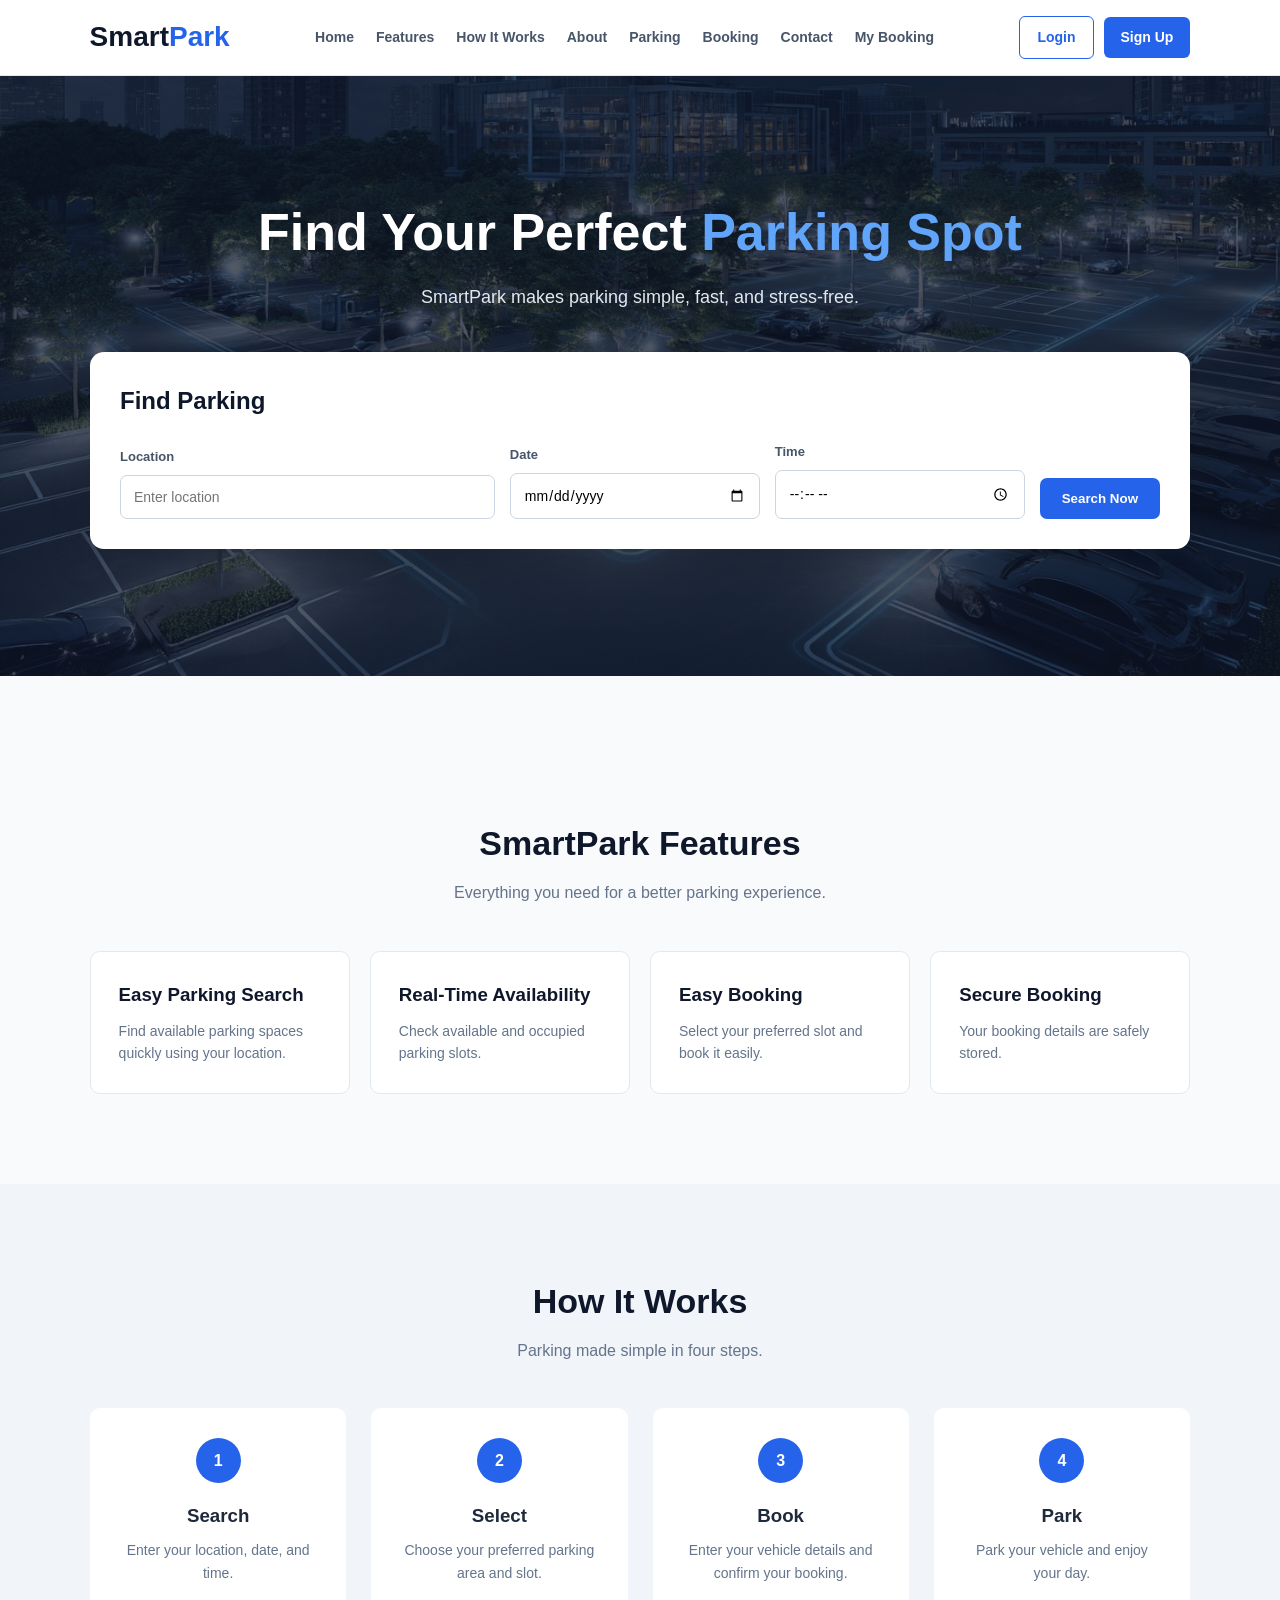
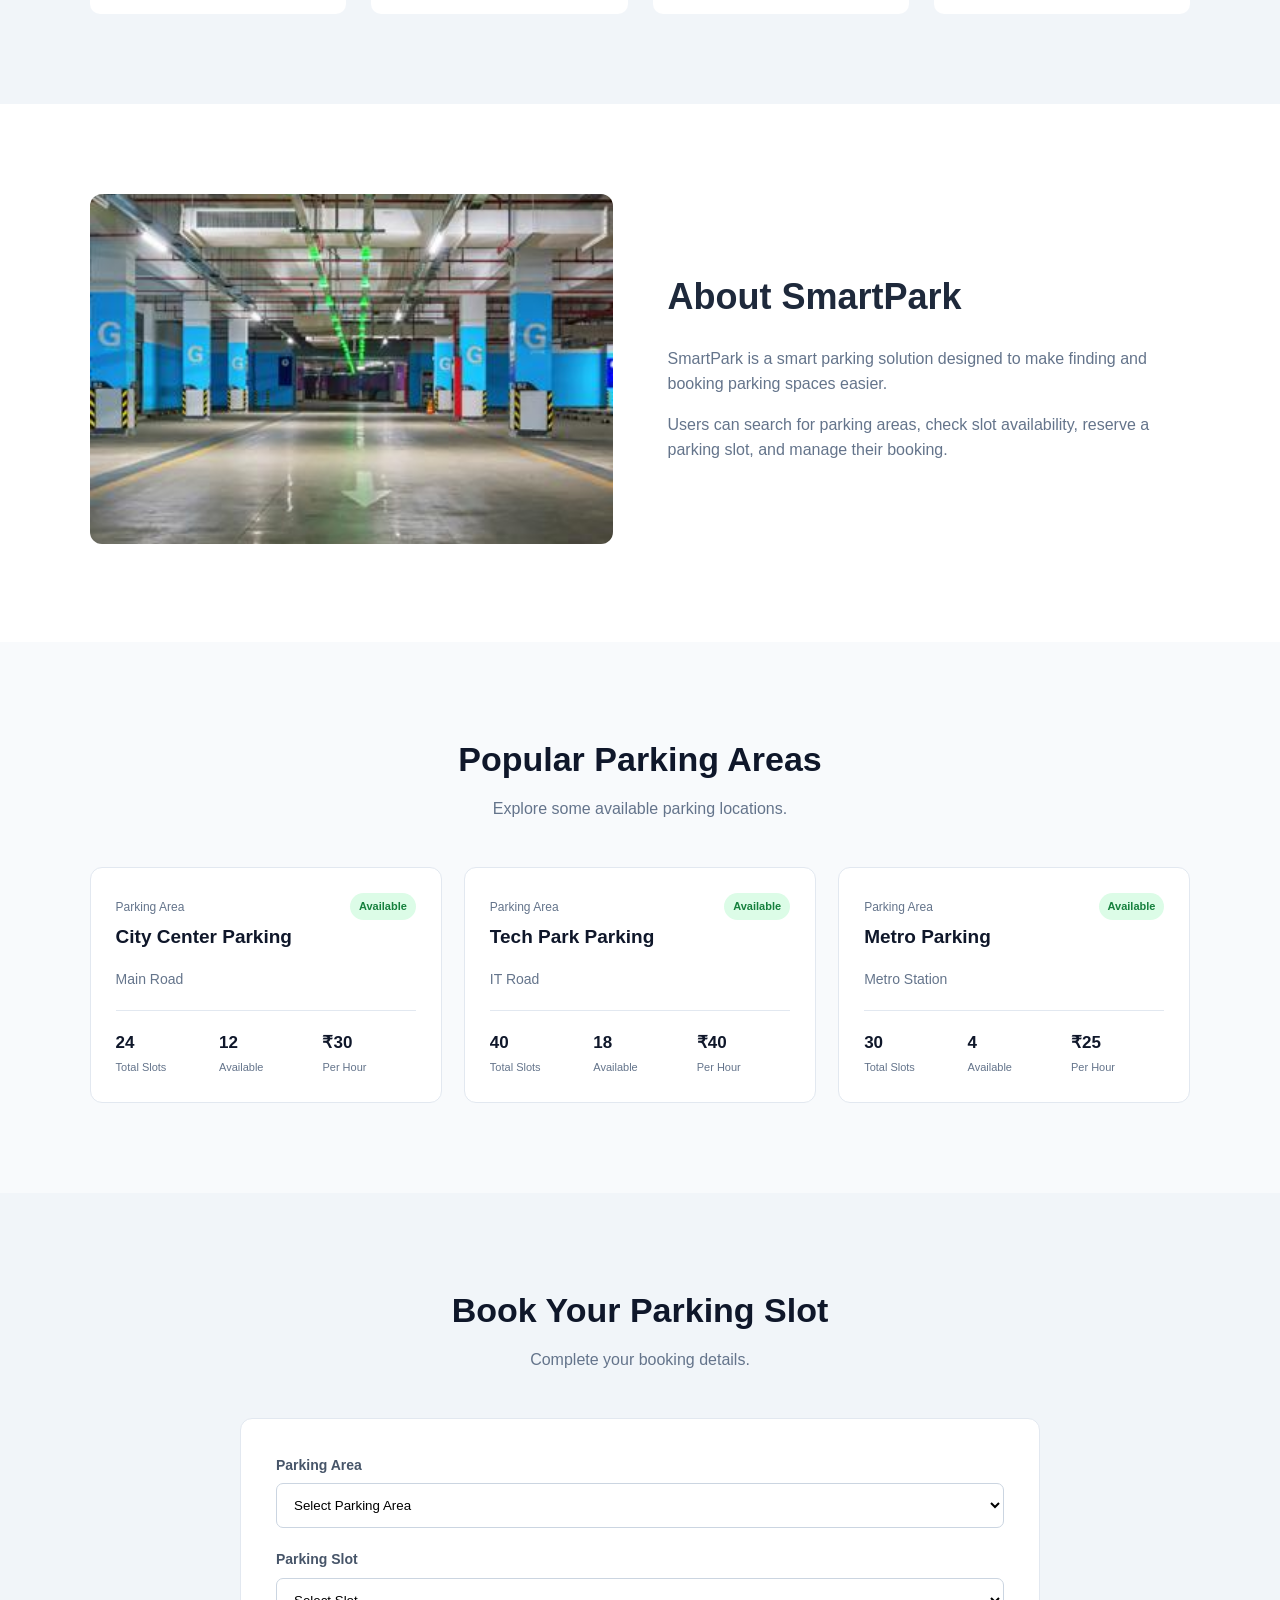
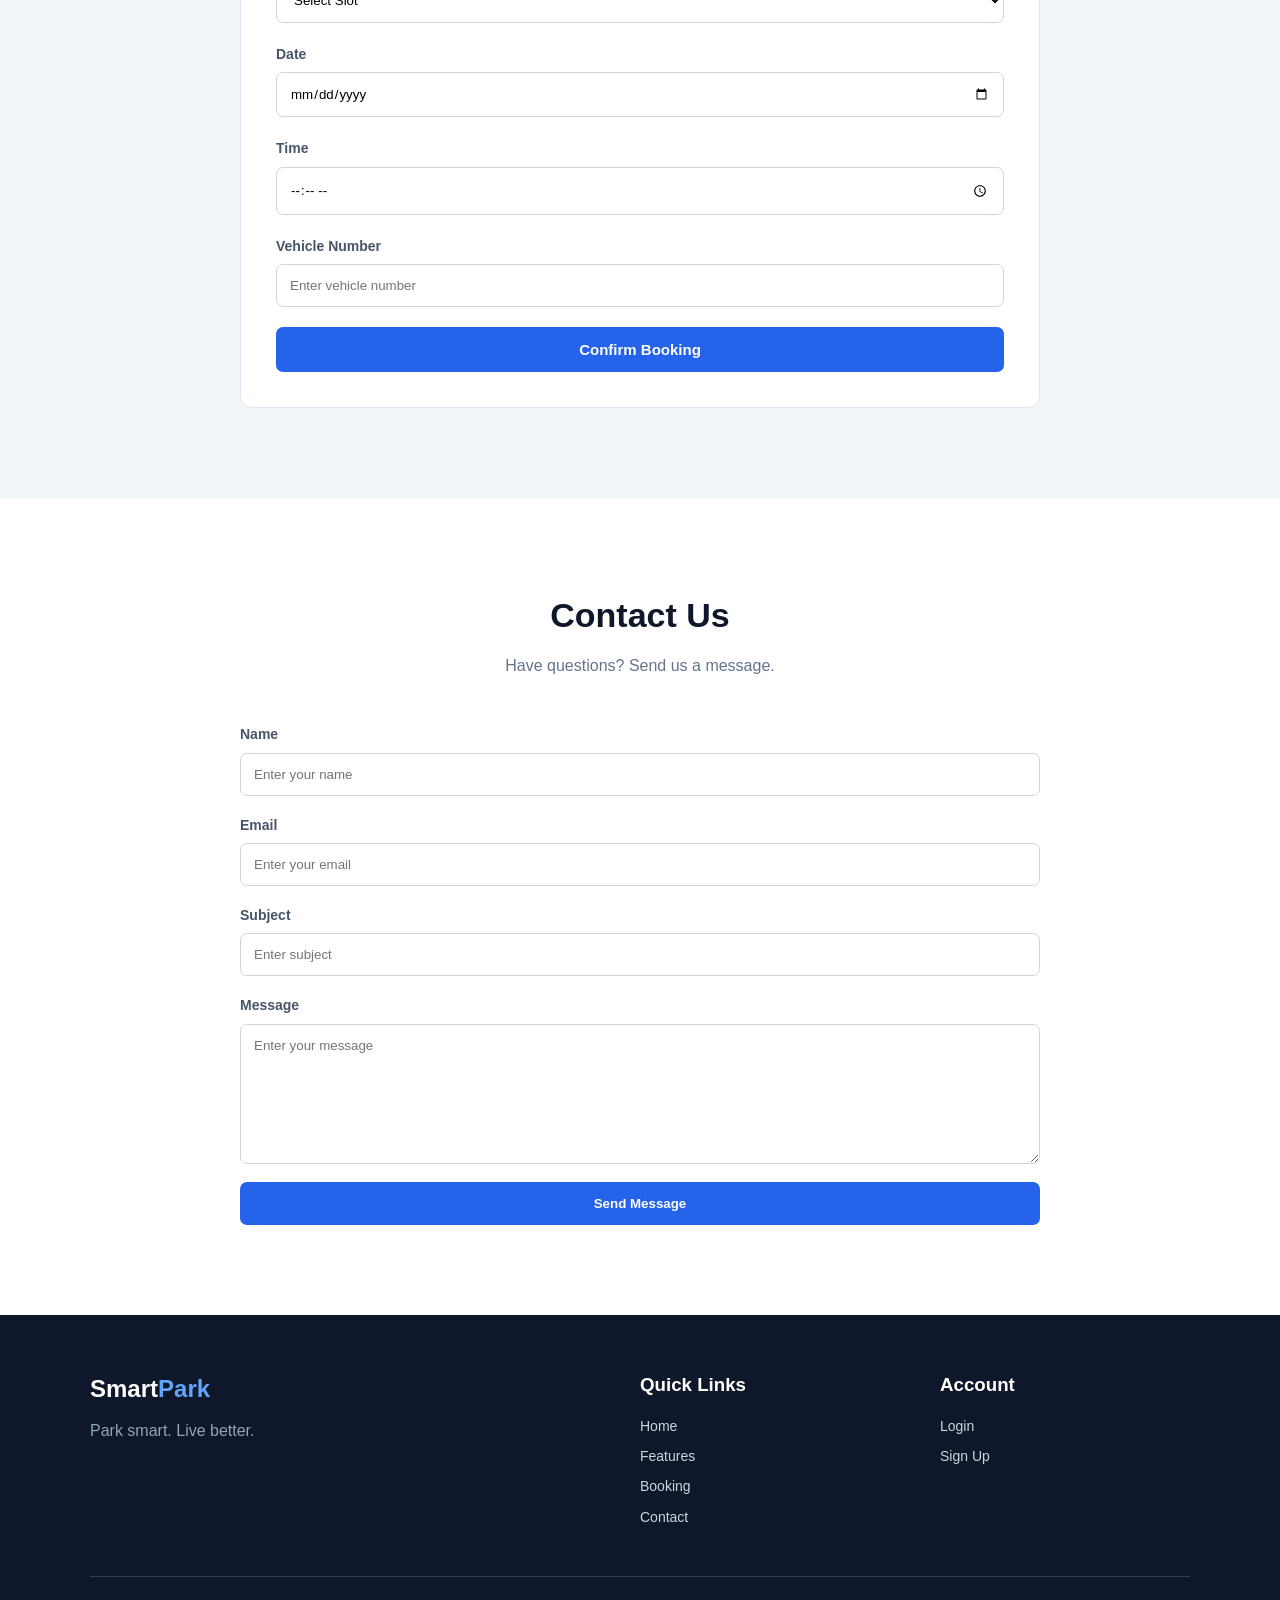
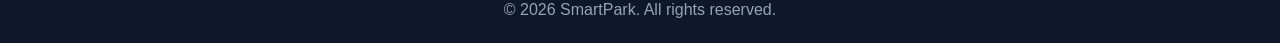
==== index.html @ 3888e9b3 "smart-parking" ====
<!DOCTYPE html>
<html lang="en">

<head>
    <meta charset="UTF-8">
    <meta name="viewport" content="width=device-width, initial-scale=1.0">

    <title>SmartPark - Smart Parking Solution</title>

    <link rel="stylesheet" href="./index.css">
</head>

<body>

    <header class="header">

        <div class="logo">
            <h1>Smart<span>Park</span></h1>
        </div>

        <nav class="navbar">

            <a href="#Home">Home</a>
            <a href="#Features">Features</a>
            <a href="#HowItWorks">How It Works</a>
            <a href="#About">About</a>
            <a href="#Parking">Parking</a>
            <a href="#Booking">Booking</a>
            <a href="#Contact">Contact</a>
            <a href="#" id="myBookingButton">My Booking</a>

        </nav>

        <div class="auth-buttons">

            <a href="login.html" class="login-button">
                Login
            </a>

            <a href="signup.html" class="signup-button">
                Sign Up
            </a>

        </div>

    </header>


    <main>


        <section id="Home" class="home-section">

            <div class="home-content">

                <h1>
                    Find Your Perfect
                    <span>Parking Spot</span>
                </h1>

                <p>
                    SmartPark makes parking simple, fast,
                    and stress-free.
                </p>


                <div class="search-box">

                    <h2>
                        Find Parking
                    </h2>


                    <div class="search-form">

                        <div class="search-field">

                            <label for="location">
                                Location
                            </label>

                            <input
                                type="text"
                                id="location"
                                placeholder="Enter location"
                            >

                        </div>


                        <div class="search-field">

                            <label for="date">
                                Date
                            </label>

                            <input
                                type="date"
                                id="date"
                            >

                        </div>


                        <div class="search-field">

                            <label for="time">
                                Time
                            </label>

                            <input
                                type="time"
                                id="time"
                            >

                        </div>


                        <button
                            type="button"
                            id="searchBtn"
                        >
                            Search Now
                        </button>

                    </div>

                </div>

            </div>

        </section>


        <section
            id="parkingResults"
            class="parking-results"
        >
        </section>


        <section
            id="Features"
            class="features-section"
        >

            <div class="section-heading">

                <h2>
                    SmartPark Features
                </h2>

                <p>
                    Everything you need for a better parking experience.
                </p>

            </div>


            <div class="features-container">

                <div class="feature-card">

                    <h3>
                        Easy Parking Search
                    </h3>

                    <p>
                        Find available parking spaces
                        quickly using your location.
                    </p>

                </div>


                <div class="feature-card">

                    <h3>
                        Real-Time Availability
                    </h3>

                    <p>
                        Check available and occupied
                        parking slots.
                    </p>

                </div>


                <div class="feature-card">

                    <h3>
                        Easy Booking
                    </h3>

                    <p>
                        Select your preferred slot
                        and book it easily.
                    </p>

                </div>


                <div class="feature-card">

                    <h3>
                        Secure Booking
                    </h3>

                    <p>
                        Your booking details are
                        safely stored.
                    </p>

                </div>

            </div>

        </section>


        <section
            id="HowItWorks"
            class="how-it-works-section"
        >

            <div class="section-heading">

                <h2>
                    How It Works
                </h2>

                <p>
                    Parking made simple in four steps.
                </p>

            </div>


            <div class="steps-container">

                <div class="step-card">

                    <span>1</span>

                    <h3>
                        Search
                    </h3>

                    <p>
                        Enter your location, date,
                        and time.
                    </p>

                </div>


                <div class="step-card">

                    <span>2</span>

                    <h3>
                        Select
                    </h3>

                    <p>
                        Choose your preferred
                        parking area and slot.
                    </p>

                </div>


                <div class="step-card">

                    <span>3</span>

                    <h3>
                        Book
                    </h3>

                    <p>
                        Enter your vehicle details
                        and confirm your booking.
                    </p>

                </div>


                <div class="step-card">

                    <span>4</span>

                    <h3>
                        Park
                    </h3>

                    <p>
                        Park your vehicle and
                        enjoy your day.
                    </p>

                </div>

            </div>

        </section>


        <section
            id="About"
            class="about-section"
        >

            <div class="about-content">

                <div class="about-image">

                    <img
                        src="parking-about.jpg"
                        alt="Smart Parking"
                    >

                </div>


                <div class="about-text">

                    <h2>
                        About SmartPark
                    </h2>

                    <p>
                        SmartPark is a smart parking solution
                        designed to make finding and booking
                        parking spaces easier.
                    </p>

                    <p>
                        Users can search for parking areas,
                        check slot availability, reserve a
                        parking slot, and manage their booking.
                    </p>

                </div>

            </div>

        </section>


        <section
            id="Parking"
            class="parking-section"
        >

            <div class="section-heading">

                <h2>
                    Popular Parking Areas
                </h2>

                <p>
                    Explore some available parking locations.
                </p>

            </div>


            <div class="parking-container">


                <div class="parking-card">

                    <div class="parking-card-top">

                        <div>

                            <span>
                                Parking Area
                            </span>

                            <h3>
                                City Center Parking
                            </h3>

                        </div>

                        <span class="available">
                            Available
                        </span>

                    </div>


                    <p class="parking-location">
                        Main Road
                    </p>


                    <div class="parking-info">

                        <div>

                            <strong>
                                24
                            </strong>

                            <span>
                                Total Slots
                            </span>

                        </div>


                        <div>

                            <strong>
                                12
                            </strong>

                            <span>
                                Available
                            </span>

                        </div>


                        <div>

                            <strong>
                                ₹30
                            </strong>

                            <span>
                                Per Hour
                            </span>

                        </div>

                    </div>

                </div>


                <div class="parking-card">

                    <div class="parking-card-top">

                        <div>

                            <span>
                                Parking Area
                            </span>

                            <h3>
                                Tech Park Parking
                            </h3>

                        </div>

                        <span class="available">
                            Available
                        </span>

                    </div>


                    <p class="parking-location">
                        IT Road
                    </p>


                    <div class="parking-info">

                        <div>

                            <strong>
                                40
                            </strong>

                            <span>
                                Total Slots
                            </span>

                        </div>


                        <div>

                            <strong>
                                18
                            </strong>

                            <span>
                                Available
                            </span>

                        </div>


                        <div>

                            <strong>
                                ₹40
                            </strong>

                            <span>
                                Per Hour
                            </span>

                        </div>

                    </div>

                </div>


                <div class="parking-card">

                    <div class="parking-card-top">

                        <div>

                            <span>
                                Parking Area
                            </span>

                            <h3>
                                Metro Parking
                            </h3>

                        </div>

                        <span class="available">
                            Available
                        </span>

                    </div>


                    <p class="parking-location">
                        Metro Station
                    </p>


                    <div class="parking-info">

                        <div>

                            <strong>
                                30
                            </strong>

                            <span>
                                Total Slots
                            </span>

                        </div>


                        <div>

                            <strong>
                                4
                            </strong>

                            <span>
                                Available
                            </span>

                        </div>


                        <div>

                            <strong>
                                ₹25
                            </strong>

                            <span>
                                Per Hour
                            </span>

                        </div>

                    </div>

                </div>

            </div>

        </section>


        <section
            id="Booking"
            class="booking-section"
        >

            <div class="section-heading">

                <h2>
                    Book Your Parking Slot
                </h2>

                <p>
                    Complete your booking details.
                </p>

            </div>


            <div class="booking-container">


                <div class="booking-field">

                    <label for="bookingParking">
                        Parking Area
                    </label>

                    <select id="bookingParking">

                        <option value="">
                            Select Parking Area
                        </option>

                        <option value="City Center Parking">
                            City Center Parking
                        </option>

                        <option value="Tech Park Parking">
                            Tech Park Parking
                        </option>

                        <option value="Metro Parking">
                            Metro Parking
                        </option>

                        <option value="Central Mall Parking">
                            Central Mall Parking
                        </option>

                        <option value="Business Hub Parking">
                            Business Hub Parking
                        </option>

                    </select>

                </div>


                <div class="booking-field">

                    <label for="bookingSlot">
                        Parking Slot
                    </label>

                    <select id="bookingSlot">

                        <option value="">
                            Select Slot
                        </option>

                    </select>

                </div>


                <div class="booking-field">

                    <label for="bookingDate">
                        Date
                    </label>

                    <input
                        type="date"
                        id="bookingDate"
                    >

                </div>


                <div class="booking-field">

                    <label for="bookingTime">
                        Time
                    </label>

                    <input
                        type="time"
                        id="bookingTime"
                    >

                </div>


                <div class="booking-field">

                    <label for="vehicleNumber">
                        Vehicle Number
                    </label>

                    <input
                        type="text"
                        id="vehicleNumber"
                        placeholder="Enter vehicle number"
                    >

                </div>


                <button
                    type="button"
                    class="confirm-button"
                >
                    Confirm Booking
                </button>

            </div>

        </section>


        <section
            id="Contact"
            class="contact-section"
        >

            <div class="section-heading">

                <h2>
                    Contact Us
                </h2>

                <p>
                    Have questions? Send us a message.
                </p>

            </div>


            <div class="contact-container">


                <div class="contact-field">

                    <label for="contactName">
                        Name
                    </label>

                    <input
                        type="text"
                        id="contactName"
                        placeholder="Enter your name"
                    >

                </div>


                <div class="contact-field">

                    <label for="contactEmail">
                        Email
                    </label>

                    <input
                        type="email"
                        id="contactEmail"
                        placeholder="Enter your email"
                    >

                </div>


                <div class="contact-field">

                    <label for="contactSubject">
                        Subject
                    </label>

                    <input
                        type="text"
                        id="contactSubject"
                        placeholder="Enter subject"
                    >

                </div>


                <div class="contact-field">

                    <label for="contactMessage">
                        Message
                    </label>

                    <textarea
                        id="contactMessage"
                        placeholder="Enter your message"
                    ></textarea>

                </div>


                <button
                    type="button"
                    class="contact-button"
                >
                    Send Message
                </button>

            </div>

        </section>

    </main>


    <footer class="footer">

        <div class="footer-content">

            <div>

                <h2>
                    Smart<span>Park</span>
                </h2>

                <p>
                    Park smart. Live better.
                </p>

            </div>


            <div>

                <h3>
                    Quick Links
                </h3>

                <a href="#Home">
                    Home
                </a>

                <a href="#Features">
                    Features
                </a>

                <a href="#Booking">
                    Booking
                </a>

                <a href="#Contact">
                    Contact
                </a>

            </div>


            <div>

                <h3>
                    Account
                </h3>

                <a href="login.html">
                    Login
                </a>

                <a href="signup.html">
                    Sign Up
                </a>

            </div>

        </div>


        <div class="footer-bottom">

            <p>
                © 2026 SmartPark. All rights reserved.
            </p>

        </div>

    </footer>


    <script src="index.js"></script>

</body>

</html>
---- index.css ----
* {
    margin: 0;
    padding: 0;
    box-sizing: border-box;
}

html {
    scroll-behavior: smooth;
}

body {
    font-family: Arial, sans-serif;
    background-color: #f8fafc;
    color: #1e293b;
    line-height: 1.6;
}

a {
    text-decoration: none;
    color: inherit;
}

button,
input,
select,
textarea {
    font-family: inherit;
}


/* HEADER */

.header {
    width: 100%;
    min-height: 75px;
    display: flex;
    align-items: center;
    justify-content: space-between;
    padding: 15px 7%;
    background-color: white;
    border-bottom: 1px solid #e2e8f0;
    position: sticky;
    top: 0;
    z-index: 1000;
}

.logo h1 {
    font-size: 28px;
    color: #0f172a;
}

.logo span {
    color: #2563eb;
}

.navbar {
    display: flex;
    align-items: center;
    gap: 22px;
}

.navbar a {
    color: #475569;
    font-size: 14px;
    font-weight: 600;
    transition: 0.3s;
}

.navbar a:hover {
    color: #2563eb;
}

.auth-buttons {
    display: flex;
    align-items: center;
    gap: 10px;
}

.login-button,
.signup-button {
    padding: 9px 17px;
    border-radius: 6px;
    font-size: 14px;
    font-weight: 600;
}

.login-button {
    color: #2563eb;
    border: 1px solid #2563eb;
}

.signup-button {
    background-color: #2563eb;
    color: white;
}


/* HOME */

.home-section {
    min-height: 600px;
    display: flex;
    align-items: center;
    justify-content: center;
    padding: 80px 7%;
    background-image:
        linear-gradient(
            rgba(15, 23, 42, 0.72),
            rgba(15, 23, 42, 0.72)
        ),
        url("parking-bg.jpg");
    background-size: cover;
    background-position: center;
}

.home-content {
    width: 100%;
    max-width: 1100px;
    text-align: center;
}

.home-content h1 {
    color: white;
    font-size: 52px;
    line-height: 1.15;
    margin-bottom: 20px;
}

.home-content h1 span {
    color: #60a5fa;
}

.home-content > p {
    color: #e2e8f0;
    font-size: 18px;
    margin-bottom: 40px;
}


/* SEARCH */

.search-box {
    width: 100%;
    background-color: white;
    padding: 30px;
    border-radius: 14px;
    box-shadow: 0 15px 40px rgba(0, 0, 0, 0.18);
    text-align: left;
}

.search-box h2 {
    margin-bottom: 22px;
    color: #0f172a;
}

.search-form {
    display: grid;
    grid-template-columns: 1.5fr 1fr 1fr auto;
    gap: 15px;
    align-items: end;
}

.search-field {
    display: flex;
    flex-direction: column;
    gap: 7px;
}

.search-field label {
    font-size: 13px;
    font-weight: 600;
    color: #475569;
}

.search-field input {
    width: 100%;
    padding: 13px;
    border: 1px solid #cbd5e1;
    border-radius: 7px;
    outline: none;
    font-size: 14px;
}

.search-field input:focus {
    border-color: #2563eb;
}

#searchBtn {
    padding: 13px 22px;
    border: none;
    border-radius: 7px;
    background-color: #2563eb;
    color: white;
    font-weight: 600;
    cursor: pointer;
    transition: 0.3s;
}

#searchBtn:hover {
    background-color: #1d4ed8;
}


/* SEARCH RESULTS */

.parking-results {
    width: 86%;
    max-width: 1200px;
    margin: 50px auto;
}

.parking-results > p {
    text-align: center;
    color: #64748b;
    font-size: 17px;
}


/* SECTION */

.features-section,
.how-it-works-section,
.about-section,
.parking-section,
.booking-section,
.contact-section {
    padding: 90px 7%;
}

.section-heading {
    text-align: center;
    margin-bottom: 45px;
}

.section-heading h2 {
    color: #0f172a;
    font-size: 34px;
    margin-bottom: 10px;
}

.section-heading p {
    color: #64748b;
}


/* FEATURES */

.features-container {
    max-width: 1150px;
    margin: auto;
    display: grid;
    grid-template-columns: repeat(4, 1fr);
    gap: 20px;
}

.feature-card {
    background-color: white;
    padding: 28px;
    border-radius: 10px;
    border: 1px solid #e2e8f0;
    transition: 0.3s;
}

.feature-card:hover {
    transform: translateY(-5px);
    box-shadow: 0 10px 25px rgba(15, 23, 42, 0.08);
}

.feature-card h3 {
    margin-bottom: 10px;
    color: #0f172a;
}

.feature-card p {
    color: #64748b;
    font-size: 14px;
}


/* HOW IT WORKS */

.how-it-works-section {
    background-color: #f1f5f9;
}

.steps-container {
    max-width: 1100px;
    margin: auto;
    display: grid;
    grid-template-columns: repeat(4, 1fr);
    gap: 25px;
}

.step-card {
    background-color: white;
    padding: 30px;
    text-align: center;
    border-radius: 10px;
}

.step-card span {
    width: 45px;
    height: 45px;
    display: flex;
    align-items: center;
    justify-content: center;
    margin: 0 auto 18px;
    border-radius: 50%;
    background-color: #2563eb;
    color: white;
    font-weight: bold;
}

.step-card h3 {
    margin-bottom: 8px;
}

.step-card p {
    color: #64748b;
    font-size: 14px;
}


/* ABOUT */

.about-section {
    background-color: white;
}

.about-content {
    max-width: 1100px;
    margin: auto;
    display: grid;
    grid-template-columns: 1fr 1fr;
    gap: 55px;
    align-items: center;
}

.about-image img {
    width: 100%;
    height: 350px;
    object-fit: cover;
    border-radius: 12px;
}

.about-text h2 {
    font-size: 36px;
    margin-bottom: 20px;
}

.about-text p {
    color: #64748b;
    margin-bottom: 15px;
}


/* PARKING */

.parking-container {
    max-width: 1150px;
    margin: auto;
    display: grid;
    grid-template-columns: repeat(3, 1fr);
    gap: 22px;
}

.parking-card {
    background-color: white;
    border: 1px solid #e2e8f0;
    border-radius: 12px;
    padding: 25px;
    transition: 0.3s;
}

.parking-card:hover {
    transform: translateY(-4px);
    box-shadow: 0 12px 28px rgba(15, 23, 42, 0.08);
}

.parking-card-top {
    display: flex;
    justify-content: space-between;
    align-items: flex-start;
    gap: 15px;
}

.parking-card-top span:first-child {
    font-size: 12px;
    color: #64748b;
}

.parking-card h3 {
    margin-top: 4px;
    color: #0f172a;
    font-size: 19px;
}

.available {
    padding: 5px 9px;
    border-radius: 20px;
    background-color: #dcfce7;
    color: #15803d;
    font-size: 11px;
    font-weight: 700;
    white-space: nowrap;
}

.parking-location {
    color: #64748b;
    margin: 15px 0 20px;
    font-size: 14px;
}

.parking-info {
    display: grid;
    grid-template-columns: repeat(3, 1fr);
    gap: 10px;
    border-top: 1px solid #e2e8f0;
    padding-top: 18px;
}

.parking-info div {
    display: flex;
    flex-direction: column;
    gap: 3px;
}

.parking-info strong {
    color: #0f172a;
    font-size: 17px;
}

.parking-info span {
    color: #64748b;
    font-size: 11px;
}

.park-button {
    width: 100%;
    margin-top: 20px;
    padding: 12px;
    border: none;
    border-radius: 7px;
    background-color: #2563eb;
    color: white;
    font-weight: 600;
    cursor: pointer;
}

.park-button:hover {
    background-color: #1d4ed8;
}


/* SLOTS */

.slot-section {
    background-color: white;
    border-radius: 12px;
    padding: 30px;
    border: 1px solid #e2e8f0;
}

.slot-section h2 {
    color: #0f172a;
    margin-bottom: 5px;
}

.slot-section > p {
    color: #64748b;
    margin-bottom: 25px;
}

.slot-container {
    display: grid;
    grid-template-columns: repeat(6, 1fr);
    gap: 12px;
}

.slot {
    min-height: 48px;
    border: none;
    border-radius: 7px;
    font-weight: 600;
    cursor: pointer;
}

.available-slot {
    background-color: #22c55e;
    color: white;
}

.available-slot:hover {
    background-color: #16a34a;
}

.occupied {
    background-color: #ef4444;
    color: white;
    cursor: not-allowed;
}

.selected {
    background-color: #2563eb;
    color: white;
    transform: scale(1.05);
}


/* BOOKING */

.booking-section {
    background-color: #f1f5f9;
}

.booking-container {
    max-width: 800px;
    margin: auto;
    background-color: white;
    padding: 35px;
    border-radius: 12px;
    border: 1px solid #e2e8f0;
}

.booking-field {
    display: flex;
    flex-direction: column;
    gap: 7px;
    margin-bottom: 20px;
}

.booking-field label {
    color: #475569;
    font-size: 14px;
    font-weight: 600;
}

.booking-field input,
.booking-field select {
    width: 100%;
    padding: 13px;
    border: 1px solid #cbd5e1;
    border-radius: 7px;
    outline: none;
    background-color: white;
}

.booking-field input:focus,
.booking-field select:focus {
    border-color: #2563eb;
}

.confirm-button {
    width: 100%;
    padding: 14px;
    border: none;
    border-radius: 7px;
    background-color: #2563eb;
    color: white;
    font-size: 15px;
    font-weight: 600;
    cursor: pointer;
}

.confirm-button:hover {
    background-color: #1d4ed8;
}


/* BOOKING CONFIRMATION */

.booking-confirmation {
    max-width: 650px;
    margin: 0 auto;
    padding: 30px;
    background-color: white;
    border: 1px solid #e2e8f0;
    border-radius: 12px;
    box-shadow: 0 10px 25px rgba(15, 23, 42, 0.07);
}

.booking-confirmation h2 {
    color: #15803d;
    margin-bottom: 15px;
}

.booking-confirmation p {
    color: #475569;
    margin: 9px 0;
}

.booking-confirmation div {
    color: #475569;
    padding: 8px 0;
    border-bottom: 1px solid #f1f5f9;
}

.booking-confirmation strong {
    color: #0f172a;
}


/* RETURN CAR */

.return-car-button {
    width: 100%;
    margin-top: 25px;
    padding: 13px;
    border: none;
    border-radius: 7px;
    background-color: #16a34a;
    color: white;
    font-weight: 600;
    cursor: pointer;
}

.return-car-button:hover {
    background-color: #15803d;
}

.return-field {
    display: flex;
    flex-direction: column;
    gap: 7px;
    margin-top: 18px;
}

.return-field label {
    color: #475569;
    font-size: 14px;
    font-weight: 600;
}

.return-field input {
    padding: 13px;
    border: 1px solid #cbd5e1;
    border-radius: 7px;
    outline: none;
}

.return-field input:focus {
    border-color: #2563eb;
}


/* CONTACT */

.contact-section {
    background-color: white;
}

.contact-container {
    max-width: 800px;
    margin: auto;
}

.contact-field {
    display: flex;
    flex-direction: column;
    gap: 7px;
    margin-bottom: 18px;
}

.contact-field label {
    color: #475569;
    font-size: 14px;
    font-weight: 600;
}

.contact-field input,
.contact-field textarea {
    padding: 13px;
    border: 1px solid #cbd5e1;
    border-radius: 7px;
    outline: none;
}

.contact-field input:focus,
.contact-field textarea:focus {
    border-color: #2563eb;
}

.contact-field textarea {
    min-height: 140px;
    resize: vertical;
}

.contact-button {
    width: 100%;
    padding: 14px;
    border: none;
    border-radius: 7px;
    background-color: #2563eb;
    color: white;
    font-weight: 600;
    cursor: pointer;
}

.contact-button:hover {
    background-color: #1d4ed8;
}


/* FOOTER */

.footer {
    background-color: #0f172a;
    color: white;
    padding: 55px 7% 20px;
}

.footer-content {
    max-width: 1100px;
    margin: auto;
    display: grid;
    grid-template-columns: 2fr 1fr 1fr;
    gap: 50px;
}

.footer h2 {
    margin-bottom: 10px;
}

.footer h2 span {
    color: #60a5fa;
}

.footer h3 {
    margin-bottom: 15px;
}

.footer p {
    color: #94a3b8;
}

.footer a {
    display: block;
    color: #cbd5e1;
    margin-bottom: 8px;
    font-size: 14px;
}

.footer a:hover {
    color: #60a5fa;
}

.footer-bottom {
    max-width: 1100px;
    margin: 40px auto 0;
    padding-top: 20px;
    border-top: 1px solid #334155;
    text-align: center;
}


/* RESPONSIVE */

@media (max-width: 1100px) {

    .navbar {
        gap: 12px;
    }

    .navbar a {
        font-size: 12px;
    }

    .features-container,
    .steps-container {
        grid-template-columns: repeat(2, 1fr);
    }

    .parking-container {
        grid-template-columns: repeat(2, 1fr);
    }

    .search-form {
        grid-template-columns: 1fr 1fr;
    }

    #searchBtn {
        width: 100%;
    }
}


@media (max-width: 800px) {

    .header {
        flex-direction: column;
        gap: 15px;
    }

    .navbar {
        flex-wrap: wrap;
        justify-content: center;
    }

    .auth-buttons {
        justify-content: center;
    }

    .home-content h1 {
        font-size: 38px;
    }

    .about-content {
        grid-template-columns: 1fr;
    }

    .slot-container {
        grid-template-columns: repeat(4, 1fr);
    }

    .footer-content {
        grid-template-columns: 1fr;
    }
}


@media (max-width: 550px) {

    .features-container,
    .steps-container,
    .parking-container {
        grid-template-columns: 1fr;
    }

    .search-form {
        grid-template-columns: 1fr;
    }

    .home-section {
        padding: 60px 5%;
    }

    .home-content h1 {
        font-size: 32px;
    }

    .search-box {
        padding: 22px;
    }

    .features-section,
    .how-it-works-section,
    .about-section,
    .parking-section,
    .booking-section,
    .contact-section {
        padding: 60px 5%;
    }

    .slot-container {
        grid-template-columns: repeat(3, 1fr);
    }

    .parking-info {
        grid-template-columns: 1fr;
    }

    .booking-container {
        padding: 22px;
    }

    .parking-results {
        width: 90%;
    }
}
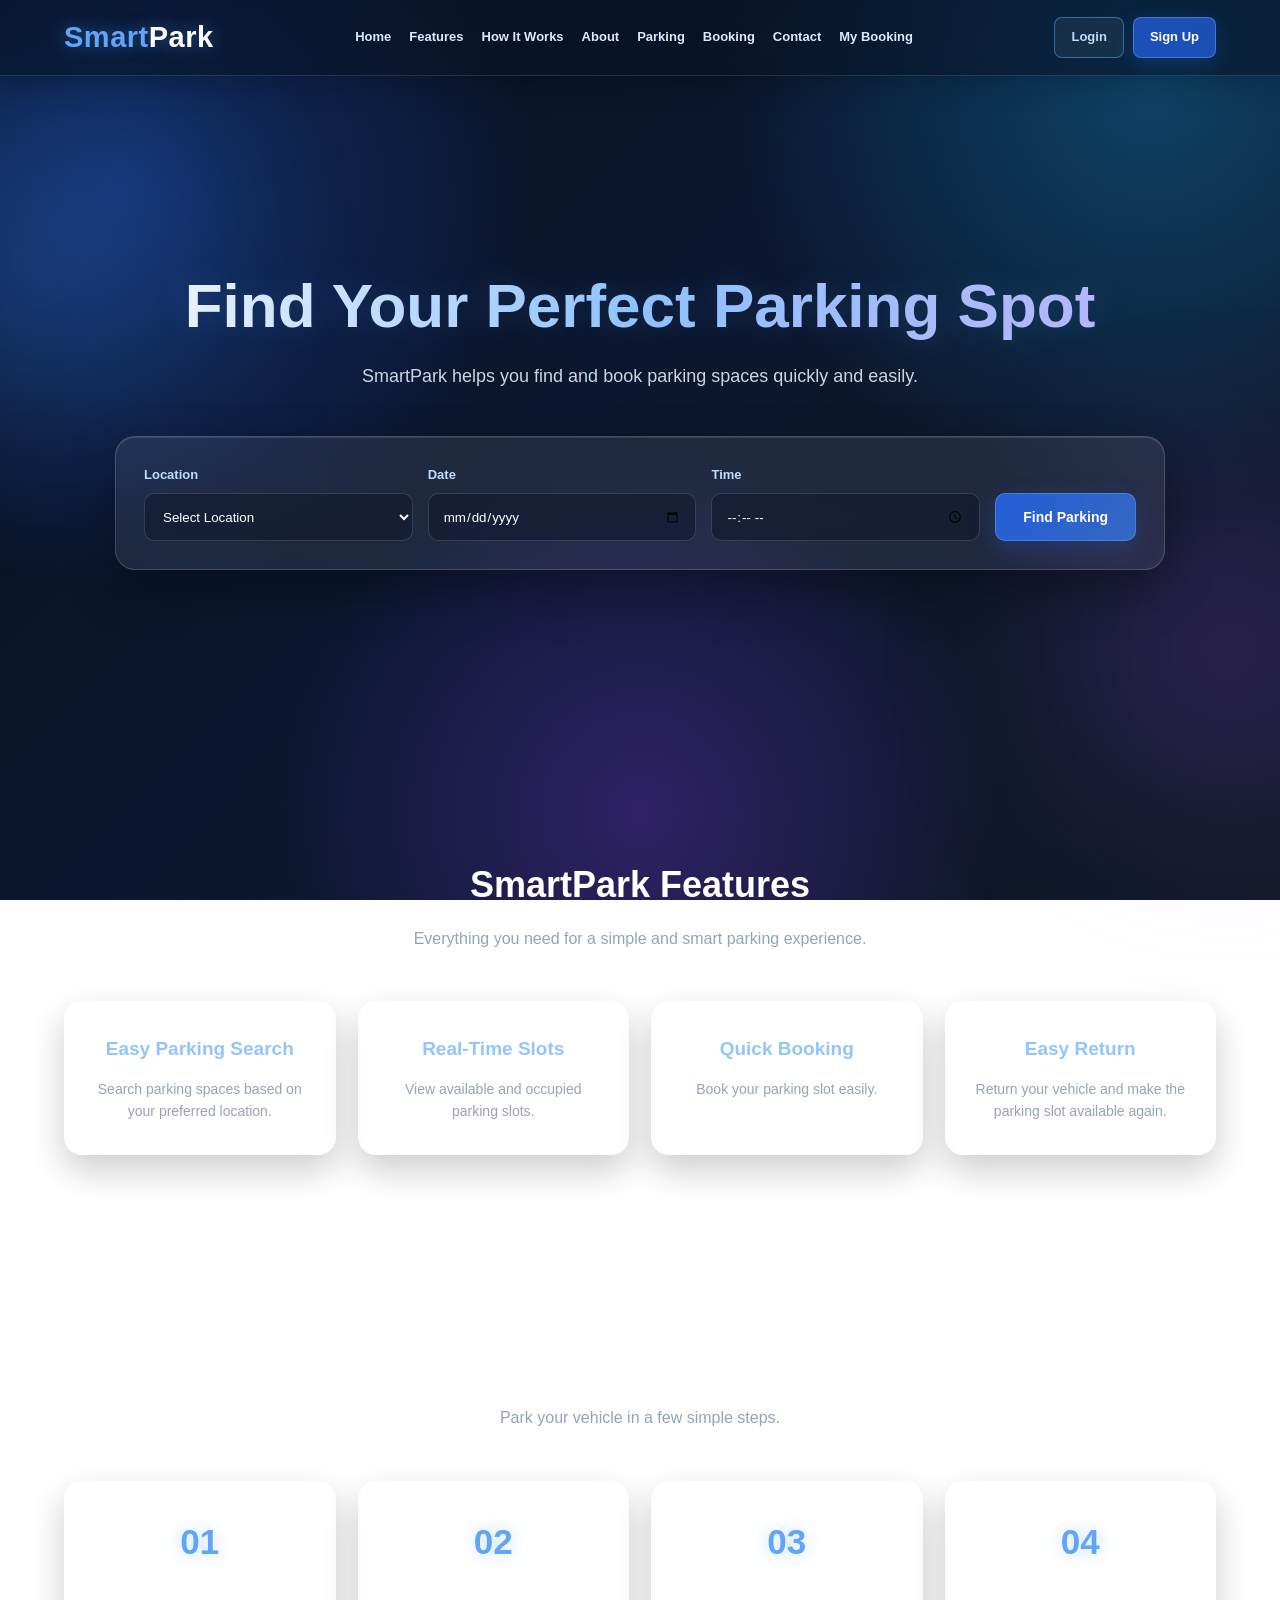
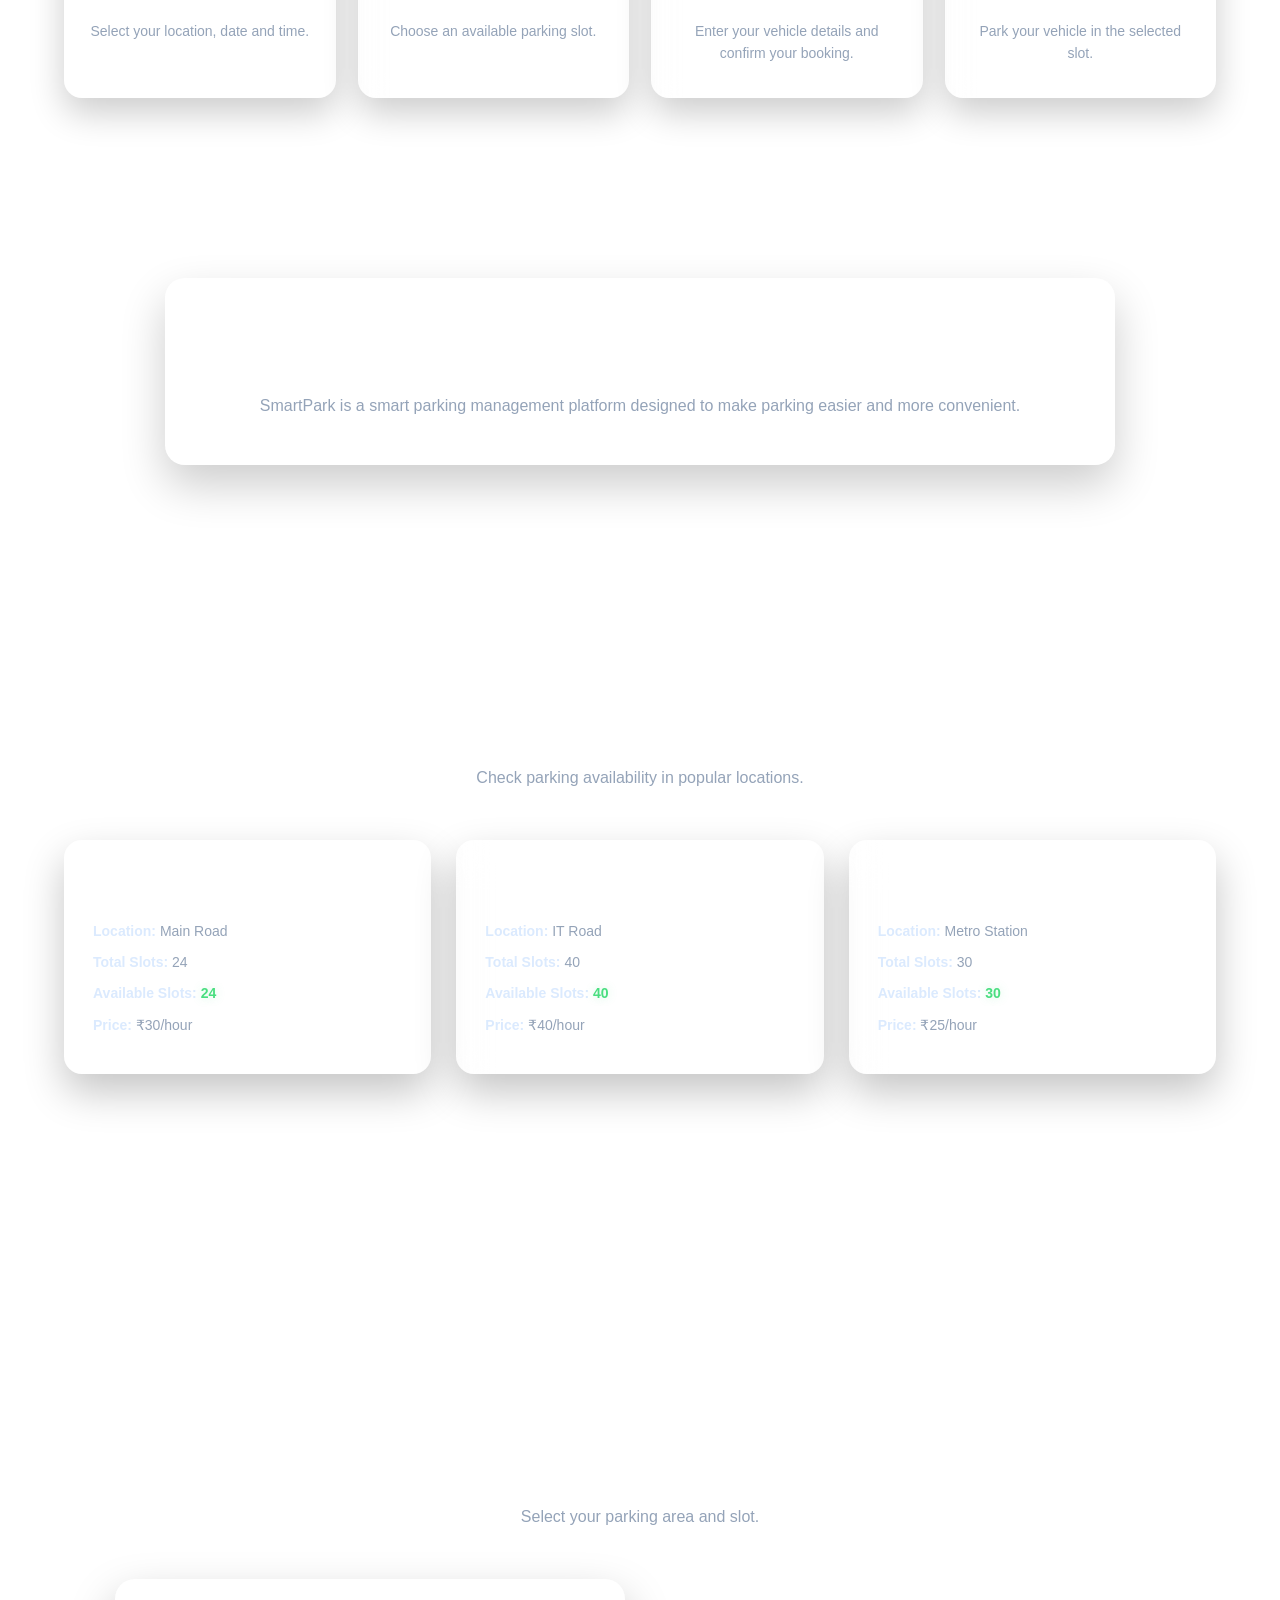
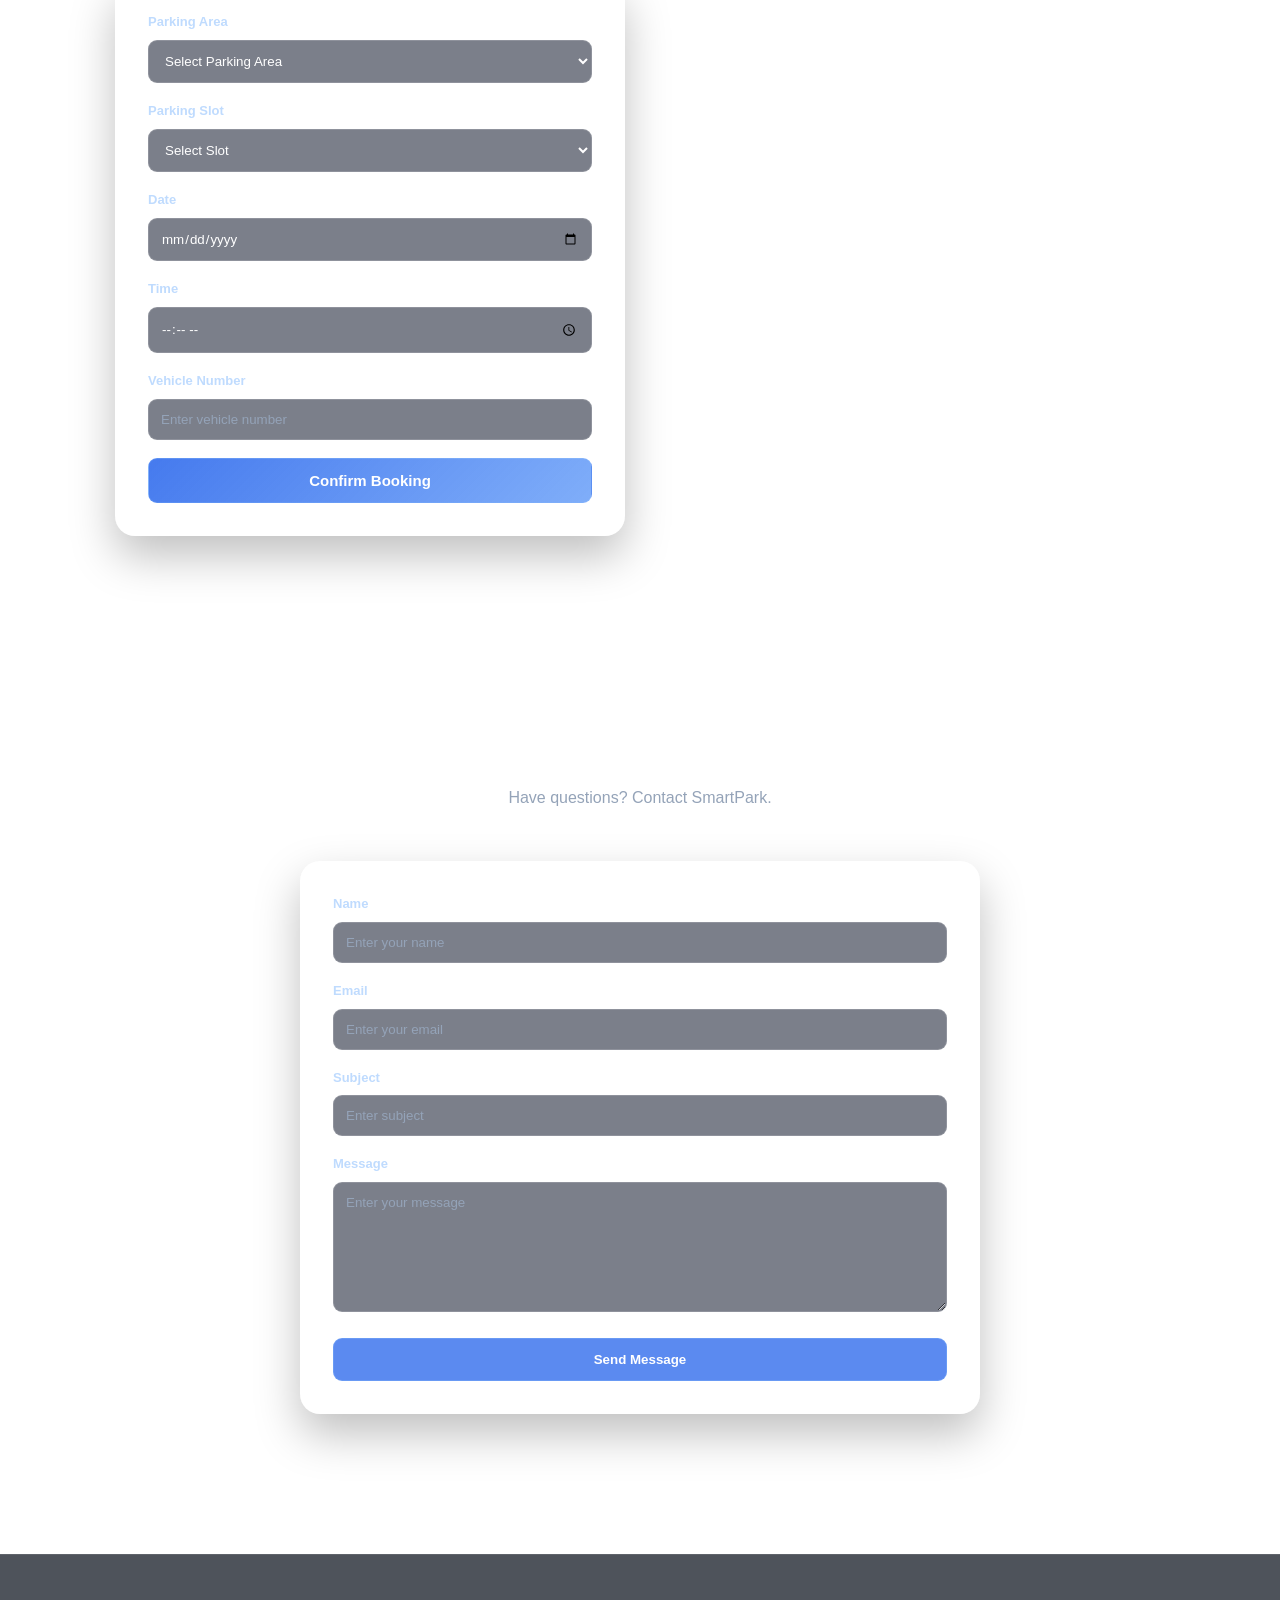
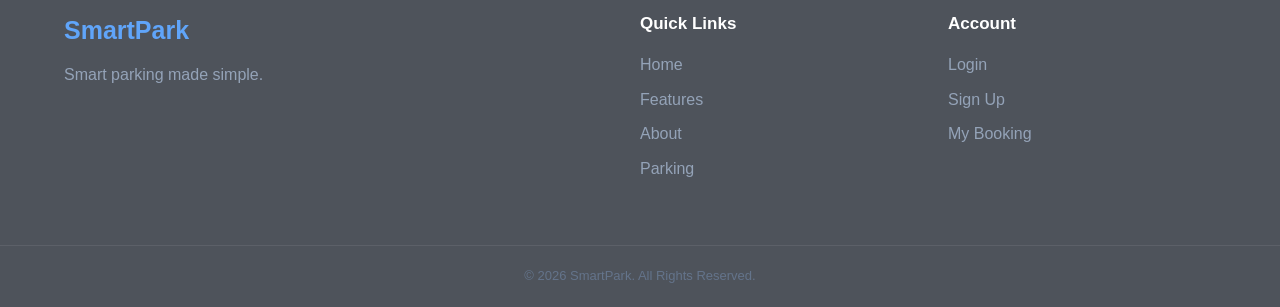
==== commit a785eabd: "changed cde" ====
--- a/index.html
+++ b/index.html
@@ -1,25 +1,22 @@
 <!DOCTYPE html>
 <html lang="en">
-
 <head>
     <meta charset="UTF-8">
     <meta name="viewport" content="width=device-width, initial-scale=1.0">
-
     <title>SmartPark - Smart Parking Solution</title>
-
-    <link rel="stylesheet" href="./index.css">
+    <link rel="stylesheet" href="index.css">
 </head>
 
 <body>
 
-    <header class="header">
+<header class="header">
+    <div class="container nav-container">
 
         <div class="logo">
             <h1>Smart<span>Park</span></h1>
         </div>
 
-        <nav class="navbar">
-
+        <nav class="nav-menu">
             <a href="#Home">Home</a>
             <a href="#Features">Features</a>
             <a href="#HowItWorks">How It Works</a>
@@ -27,870 +24,696 @@
             <a href="#Parking">Parking</a>
             <a href="#Booking">Booking</a>
             <a href="#Contact">Contact</a>
-            <a href="#" id="myBookingButton">My Booking</a>
-
+            <a href="dashboard.html">My Booking</a>
         </nav>
 
-        <div class="auth-buttons">
-
-            <a href="login.html" class="login-button">
+        <div class="auth-buttons" id="authButtons">
+
+            <a
+                href="login.html"
+                class="login-button"
+                id="loginButton"
+            >
                 Login
             </a>
 
-            <a href="signup.html" class="signup-button">
+            <a
+                href="signup.html"
+                class="signup-button"
+                id="signupButton"
+            >
                 Sign Up
             </a>
 
-        </div>
-
-    </header>
-
-
-    <main>
-
-
-        <section id="Home" class="home-section">
-
-            <div class="home-content">
-
-                <h1>
-                    Find Your Perfect
-                    <span>Parking Spot</span>
-                </h1>
-
-                <p>
-                    SmartPark makes parking simple, fast,
-                    and stress-free.
-                </p>
-
-
-                <div class="search-box">
-
-                    <h2>
-                        Find Parking
-                    </h2>
-
-
-                    <div class="search-form">
-
-                        <div class="search-field">
-
-                            <label for="location">
-                                Location
-                            </label>
-
-                            <input
-                                type="text"
-                                id="location"
-                                placeholder="Enter location"
-                            >
-
-                        </div>
-
-
-                        <div class="search-field">
-
-                            <label for="date">
-                                Date
-                            </label>
-
-                            <input
-                                type="date"
-                                id="date"
-                            >
-
-                        </div>
-
-
-                        <div class="search-field">
-
-                            <label for="time">
-                                Time
-                            </label>
-
-                            <input
-                                type="time"
-                                id="time"
-                            >
-
-                        </div>
-
-
-                        <button
-                            type="button"
-                            id="searchBtn"
-                        >
-                            Search Now
-                        </button>
-
-                    </div>
-
-                </div>
-
-            </div>
-
-        </section>
-
-
-        <section
-            id="parkingResults"
-            class="parking-results"
-        >
-        </section>
-
-
-        <section
-            id="Features"
-            class="features-section"
-        >
-
-            <div class="section-heading">
-
-                <h2>
-                    SmartPark Features
-                </h2>
-
-                <p>
-                    Everything you need for a better parking experience.
-                </p>
-
-            </div>
-
-
-            <div class="features-container">
-
-                <div class="feature-card">
-
-                    <h3>
-                        Easy Parking Search
-                    </h3>
-
-                    <p>
-                        Find available parking spaces
-                        quickly using your location.
-                    </p>
-
-                </div>
-
-
-                <div class="feature-card">
-
-                    <h3>
-                        Real-Time Availability
-                    </h3>
-
-                    <p>
-                        Check available and occupied
-                        parking slots.
-                    </p>
-
-                </div>
-
-
-                <div class="feature-card">
-
-                    <h3>
-                        Easy Booking
-                    </h3>
-
-                    <p>
-                        Select your preferred slot
-                        and book it easily.
-                    </p>
-
-                </div>
-
-
-                <div class="feature-card">
-
-                    <h3>
-                        Secure Booking
-                    </h3>
-
-                    <p>
-                        Your booking details are
-                        safely stored.
-                    </p>
-
-                </div>
-
-            </div>
-
-        </section>
-
-
-        <section
-            id="HowItWorks"
-            class="how-it-works-section"
-        >
-
-            <div class="section-heading">
-
-                <h2>
-                    How It Works
-                </h2>
-
-                <p>
-                    Parking made simple in four steps.
-                </p>
-
-            </div>
-
-
-            <div class="steps-container">
-
-                <div class="step-card">
-
-                    <span>1</span>
-
-                    <h3>
-                        Search
-                    </h3>
-
-                    <p>
-                        Enter your location, date,
-                        and time.
-                    </p>
-
-                </div>
-
-
-                <div class="step-card">
-
-                    <span>2</span>
-
-                    <h3>
-                        Select
-                    </h3>
-
-                    <p>
-                        Choose your preferred
-                        parking area and slot.
-                    </p>
-
-                </div>
-
-
-                <div class="step-card">
-
-                    <span>3</span>
-
-                    <h3>
-                        Book
-                    </h3>
-
-                    <p>
-                        Enter your vehicle details
-                        and confirm your booking.
-                    </p>
-
-                </div>
-
-
-                <div class="step-card">
-
-                    <span>4</span>
-
-                    <h3>
-                        Park
-                    </h3>
-
-                    <p>
-                        Park your vehicle and
-                        enjoy your day.
-                    </p>
-
-                </div>
-
-            </div>
-
-        </section>
-
-
-        <section
-            id="About"
-            class="about-section"
-        >
-
-            <div class="about-content">
-
-                <div class="about-image">
-
-                    <img
-                        src="parking-about.jpg"
-                        alt="Smart Parking"
-                    >
-
-                </div>
-
-
-                <div class="about-text">
-
-                    <h2>
-                        About SmartPark
-                    </h2>
-
-                    <p>
-                        SmartPark is a smart parking solution
-                        designed to make finding and booking
-                        parking spaces easier.
-                    </p>
-
-                    <p>
-                        Users can search for parking areas,
-                        check slot availability, reserve a
-                        parking slot, and manage their booking.
-                    </p>
-
-                </div>
-
-            </div>
-
-        </section>
-
-
-        <section
-            id="Parking"
-            class="parking-section"
-        >
-
-            <div class="section-heading">
-
-                <h2>
-                    Popular Parking Areas
-                </h2>
-
-                <p>
-                    Explore some available parking locations.
-                </p>
-
-            </div>
-
-
-            <div class="parking-container">
-
-
-                <div class="parking-card">
-
-                    <div class="parking-card-top">
-
-                        <div>
-
-                            <span>
-                                Parking Area
-                            </span>
-
-                            <h3>
-                                City Center Parking
-                            </h3>
-
-                        </div>
-
-                        <span class="available">
-                            Available
-                        </span>
-
-                    </div>
-
-
-                    <p class="parking-location">
+            <button
+                type="button"
+                class="logout-button"
+                id="logoutButton"
+                style="display: none;"
+            >
+                Logout
+            </button>
+
+        </div>
+
+    </div>
+</header>
+
+
+<main>
+
+<section class="home-section" id="Home">
+
+    <div class="home-content">
+
+        <h1>Find Your Perfect Parking Spot</h1>
+
+        <p>
+            SmartPark helps you find and book parking spaces quickly and easily.
+        </p>
+
+        <div class="search-container">
+
+            <div class="search-field">
+
+                <label for="location">
+                    Location
+                </label>
+
+                <select id="location">
+
+                    <option value="">
+                        Select Location
+                    </option>
+
+                    <option value="Main Road">
                         Main Road
-                    </p>
-
-
-                    <div class="parking-info">
-
-                        <div>
-
-                            <strong>
-                                24
-                            </strong>
-
-                            <span>
-                                Total Slots
-                            </span>
-
-                        </div>
-
-
-                        <div>
-
-                            <strong>
-                                12
-                            </strong>
-
-                            <span>
-                                Available
-                            </span>
-
-                        </div>
-
-
-                        <div>
-
-                            <strong>
-                                ₹30
-                            </strong>
-
-                            <span>
-                                Per Hour
-                            </span>
-
-                        </div>
-
-                    </div>
-
-                </div>
-
-
-                <div class="parking-card">
-
-                    <div class="parking-card-top">
-
-                        <div>
-
-                            <span>
-                                Parking Area
-                            </span>
-
-                            <h3>
-                                Tech Park Parking
-                            </h3>
-
-                        </div>
-
-                        <span class="available">
-                            Available
-                        </span>
-
-                    </div>
-
-
-                    <p class="parking-location">
+                    </option>
+
+                    <option value="IT Road">
                         IT Road
-                    </p>
-
-
-                    <div class="parking-info">
-
-                        <div>
-
-                            <strong>
-                                40
-                            </strong>
-
-                            <span>
-                                Total Slots
-                            </span>
-
-                        </div>
-
-
-                        <div>
-
-                            <strong>
-                                18
-                            </strong>
-
-                            <span>
-                                Available
-                            </span>
-
-                        </div>
-
-
-                        <div>
-
-                            <strong>
-                                ₹40
-                            </strong>
-
-                            <span>
-                                Per Hour
-                            </span>
-
-                        </div>
-
-                    </div>
-
-                </div>
-
-
-                <div class="parking-card">
-
-                    <div class="parking-card-top">
-
-                        <div>
-
-                            <span>
-                                Parking Area
-                            </span>
-
-                            <h3>
-                                Metro Parking
-                            </h3>
-
-                        </div>
-
-                        <span class="available">
-                            Available
-                        </span>
-
-                    </div>
-
-
-                    <p class="parking-location">
+                    </option>
+
+                    <option value="Metro Station">
                         Metro Station
-                    </p>
-
-
-                    <div class="parking-info">
-
-                        <div>
-
-                            <strong>
-                                30
-                            </strong>
-
-                            <span>
-                                Total Slots
-                            </span>
-
-                        </div>
-
-
-                        <div>
-
-                            <strong>
-                                4
-                            </strong>
-
-                            <span>
-                                Available
-                            </span>
-
-                        </div>
-
-
-                        <div>
-
-                            <strong>
-                                ₹25
-                            </strong>
-
-                            <span>
-                                Per Hour
-                            </span>
-
-                        </div>
-
-                    </div>
-
-                </div>
-
-            </div>
-
-        </section>
-
-
-        <section
-            id="Booking"
-            class="booking-section"
-        >
-
-            <div class="section-heading">
-
-                <h2>
-                    Book Your Parking Slot
-                </h2>
-
-                <p>
-                    Complete your booking details.
-                </p>
-
-            </div>
-
-
-            <div class="booking-container">
-
-
-                <div class="booking-field">
-
-                    <label for="bookingParking">
-                        Parking Area
-                    </label>
-
-                    <select id="bookingParking">
-
-                        <option value="">
-                            Select Parking Area
-                        </option>
-
-                        <option value="City Center Parking">
-                            City Center Parking
-                        </option>
-
-                        <option value="Tech Park Parking">
-                            Tech Park Parking
-                        </option>
-
-                        <option value="Metro Parking">
-                            Metro Parking
-                        </option>
-
-                        <option value="Central Mall Parking">
-                            Central Mall Parking
-                        </option>
-
-                        <option value="Business Hub Parking">
-                            Business Hub Parking
-                        </option>
-
-                    </select>
-
-                </div>
-
-
-                <div class="booking-field">
-
-                    <label for="bookingSlot">
-                        Parking Slot
-                    </label>
-
-                    <select id="bookingSlot">
-
-                        <option value="">
-                            Select Slot
-                        </option>
-
-                    </select>
-
-                </div>
-
-
-                <div class="booking-field">
-
-                    <label for="bookingDate">
-                        Date
-                    </label>
-
-                    <input
-                        type="date"
-                        id="bookingDate"
-                    >
-
-                </div>
-
-
-                <div class="booking-field">
-
-                    <label for="bookingTime">
-                        Time
-                    </label>
-
-                    <input
-                        type="time"
-                        id="bookingTime"
-                    >
-
-                </div>
-
-
-                <div class="booking-field">
-
-                    <label for="vehicleNumber">
-                        Vehicle Number
-                    </label>
-
-                    <input
-                        type="text"
-                        id="vehicleNumber"
-                        placeholder="Enter vehicle number"
-                    >
-
-                </div>
-
-
-                <button
-                    type="button"
-                    class="confirm-button"
-                >
-                    Confirm Booking
-                </button>
-
-            </div>
-
-        </section>
-
-
-        <section
-            id="Contact"
-            class="contact-section"
-        >
-
-            <div class="section-heading">
-
-                <h2>
-                    Contact Us
-                </h2>
-
-                <p>
-                    Have questions? Send us a message.
-                </p>
-
-            </div>
-
-
-            <div class="contact-container">
-
-
-                <div class="contact-field">
-
-                    <label for="contactName">
-                        Name
-                    </label>
-
-                    <input
-                        type="text"
-                        id="contactName"
-                        placeholder="Enter your name"
-                    >
-
-                </div>
-
-
-                <div class="contact-field">
-
-                    <label for="contactEmail">
-                        Email
-                    </label>
-
-                    <input
-                        type="email"
-                        id="contactEmail"
-                        placeholder="Enter your email"
-                    >
-
-                </div>
-
-
-                <div class="contact-field">
-
-                    <label for="contactSubject">
-                        Subject
-                    </label>
-
-                    <input
-                        type="text"
-                        id="contactSubject"
-                        placeholder="Enter subject"
-                    >
-
-                </div>
-
-
-                <div class="contact-field">
-
-                    <label for="contactMessage">
-                        Message
-                    </label>
-
-                    <textarea
-                        id="contactMessage"
-                        placeholder="Enter your message"
-                    ></textarea>
-
-                </div>
-
-
-                <button
-                    type="button"
-                    class="contact-button"
-                >
-                    Send Message
-                </button>
-
-            </div>
-
-        </section>
-
-    </main>
-
-
-    <footer class="footer">
-
-        <div class="footer-content">
-
-            <div>
-
-                <h2>
-                    Smart<span>Park</span>
-                </h2>
-
-                <p>
-                    Park smart. Live better.
-                </p>
-
-            </div>
-
-
-            <div>
-
-                <h3>
-                    Quick Links
-                </h3>
-
-                <a href="#Home">
-                    Home
-                </a>
-
-                <a href="#Features">
-                    Features
-                </a>
-
-                <a href="#Booking">
-                    Booking
-                </a>
-
-                <a href="#Contact">
-                    Contact
-                </a>
-
-            </div>
-
-
-            <div>
-
-                <h3>
-                    Account
-                </h3>
-
-                <a href="login.html">
-                    Login
-                </a>
-
-                <a href="signup.html">
-                    Sign Up
-                </a>
-
-            </div>
-
-        </div>
-
-
-        <div class="footer-bottom">
-
-            <p>
-                © 2026 SmartPark. All rights reserved.
-            </p>
-
-        </div>
-
-    </footer>
-
-
-    <script src="index.js"></script>
+                    </option>
+
+                </select>
+
+            </div>
+
+
+            <div class="search-field">
+
+                <label for="date">
+                    Date
+                </label>
+
+                <input
+                    type="date"
+                    id="date"
+                >
+
+            </div>
+
+
+            <div class="search-field">
+
+                <label for="time">
+                    Time
+                </label>
+
+                <input
+                    type="time"
+                    id="time"
+                >
+
+            </div>
+
+
+            <button
+                type="button"
+                id="searchBtn"
+                class="search-button"
+            >
+                Find Parking
+            </button>
+
+        </div>
+
+    </div>
+
+</section>
+
+
+<section class="section" id="Features">
+
+    <div class="section-heading">
+
+        <h2>SmartPark Features</h2>
+
+        <p>
+            Everything you need for a simple and smart parking experience.
+        </p>
+
+    </div>
+
+
+    <div class="features-container">
+
+        <div class="feature-card">
+
+            <h3>Easy Parking Search</h3>
+
+            <p>
+                Search parking spaces based on your preferred location.
+            </p>
+
+        </div>
+
+
+        <div class="feature-card">
+
+            <h3>Real-Time Slots</h3>
+
+            <p>
+                View available and occupied parking slots.
+            </p>
+
+        </div>
+
+
+        <div class="feature-card">
+
+            <h3>Quick Booking</h3>
+
+            <p>
+                Book your parking slot easily.
+            </p>
+
+        </div>
+
+
+        <div class="feature-card">
+
+            <h3>Easy Return</h3>
+
+            <p>
+                Return your vehicle and make the parking slot available again.
+            </p>
+
+        </div>
+
+    </div>
+
+</section>
+
+
+<section class="section" id="HowItWorks">
+
+    <div class="section-heading">
+
+        <h2>How It Works</h2>
+
+        <p>
+            Park your vehicle in a few simple steps.
+        </p>
+
+    </div>
+
+
+    <div class="steps-container">
+
+        <div class="step-card">
+
+            <h3>01</h3>
+
+            <h4>Search</h4>
+
+            <p>
+                Select your location, date and time.
+            </p>
+
+        </div>
+
+
+        <div class="step-card">
+
+            <h3>02</h3>
+
+            <h4>Select Slot</h4>
+
+            <p>
+                Choose an available parking slot.
+            </p>
+
+        </div>
+
+
+        <div class="step-card">
+
+            <h3>03</h3>
+
+            <h4>Book</h4>
+
+            <p>
+                Enter your vehicle details and confirm your booking.
+            </p>
+
+        </div>
+
+
+        <div class="step-card">
+
+            <h3>04</h3>
+
+            <h4>Park</h4>
+
+            <p>
+                Park your vehicle in the selected slot.
+            </p>
+
+        </div>
+
+    </div>
+
+</section>
+
+
+<section class="section about-section" id="About">
+
+    <div class="section-heading">
+
+        <h2>About SmartPark</h2>
+
+        <p>
+            SmartPark is a smart parking management platform designed
+            to make parking easier and more convenient.
+        </p>
+
+    </div>
+
+</section>
+
+
+<section class="section" id="Parking">
+
+    <div class="section-heading">
+
+        <h2>Popular Parking Areas</h2>
+
+        <p>
+            Check parking availability in popular locations.
+        </p>
+
+    </div>
+
+
+    <div id="parkingResults" class="parking-results">
+
+        <div class="parking-card">
+
+            <h3>
+                City Center Parking
+            </h3>
+
+            <p>
+                <strong>Location:</strong>
+                Main Road
+            </p>
+
+            <p>
+                <strong>Total Slots:</strong>
+                24
+            </p>
+
+            <p>
+                <strong>Available Slots:</strong>
+                <span
+                    class="available-slots"
+                    data-parking="City Center Parking"
+                >
+                    24
+                </span>
+            </p>
+
+            <p>
+                <strong>Price:</strong>
+                ₹30/hour
+            </p>
+
+        </div>
+
+
+        <div class="parking-card">
+
+            <h3>
+                Tech Park Parking
+            </h3>
+
+            <p>
+                <strong>Location:</strong>
+                IT Road
+            </p>
+
+            <p>
+                <strong>Total Slots:</strong>
+                40
+            </p>
+
+            <p>
+                <strong>Available Slots:</strong>
+                <span
+                    class="available-slots"
+                    data-parking="Tech Park Parking"
+                >
+                    40
+                </span>
+            </p>
+
+            <p>
+                <strong>Price:</strong>
+                ₹40/hour
+            </p>
+
+        </div>
+
+
+        <div class="parking-card">
+
+            <h3>
+                Metro Parking
+            </h3>
+
+            <p>
+                <strong>Location:</strong>
+                Metro Station
+            </p>
+
+            <p>
+                <strong>Total Slots:</strong>
+                30
+            </p>
+
+            <p>
+                <strong>Available Slots:</strong>
+                <span
+                    class="available-slots"
+                    data-parking="Metro Parking"
+                >
+                    30
+                </span>
+            </p>
+
+            <p>
+                <strong>Price:</strong>
+                ₹25/hour
+            </p>
+
+        </div>
+
+    </div>
+
+</section>
+
+
+<section class="section">
+
+    <div id="slotsSection"></div>
+
+</section>
+
+
+<section
+    class="section booking-section"
+    id="Booking"
+>
+
+    <div class="section-heading">
+
+        <h2>
+            Book Your Parking Slot
+        </h2>
+
+        <p>
+            Select your parking area and slot.
+        </p>
+
+    </div>
+
+
+    <div class="booking-container">
+
+        <div class="booking-form">
+
+            <div class="form-group">
+
+                <label for="bookingParking">
+                    Parking Area
+                </label>
+
+                <select id="bookingParking">
+
+                    <option value="">
+                        Select Parking Area
+                    </option>
+
+                </select>
+
+            </div>
+
+
+            <div class="form-group">
+
+                <label for="bookingSlot">
+                    Parking Slot
+                </label>
+
+                <select id="bookingSlot">
+
+                    <option value="">
+                        Select Slot
+                    </option>
+
+                </select>
+
+            </div>
+
+
+            <div class="form-group">
+
+                <label for="bookingDate">
+                    Date
+                </label>
+
+                <input
+                    type="date"
+                    id="bookingDate"
+                >
+
+            </div>
+
+
+            <div class="form-group">
+
+                <label for="bookingTime">
+                    Time
+                </label>
+
+                <input
+                    type="time"
+                    id="bookingTime"
+                >
+
+            </div>
+
+
+            <div class="form-group">
+
+                <label for="vehicleNumber">
+                    Vehicle Number
+                </label>
+
+                <input
+                    type="text"
+                    id="vehicleNumber"
+                    placeholder="Enter vehicle number"
+                >
+
+            </div>
+
+
+            <button
+                type="button"
+                class="confirm-button"
+            >
+                Confirm Booking
+            </button>
+
+        </div>
+
+
+        <div id="bookingConfirmation"></div>
+
+    </div>
+
+</section>
+
+
+<section
+    class="section contact-section"
+    id="Contact"
+>
+
+    <div class="section-heading">
+
+        <h2>
+            Contact Us
+        </h2>
+
+        <p>
+            Have questions? Contact SmartPark.
+        </p>
+
+    </div>
+
+
+    <div class="contact-container">
+
+        <div class="contact-form">
+
+            <div class="form-group">
+
+                <label for="contactName">
+                    Name
+                </label>
+
+                <input
+                    type="text"
+                    id="contactName"
+                    placeholder="Enter your name"
+                >
+
+            </div>
+
+
+            <div class="form-group">
+
+                <label for="contactEmail">
+                    Email
+                </label>
+
+                <input
+                    type="email"
+                    id="contactEmail"
+                    placeholder="Enter your email"
+                >
+
+            </div>
+
+
+            <div class="form-group">
+
+                <label for="contactSubject">
+                    Subject
+                </label>
+
+                <input
+                    type="text"
+                    id="contactSubject"
+                    placeholder="Enter subject"
+                >
+
+            </div>
+
+
+            <div class="form-group">
+
+                <label for="contactMessage">
+                    Message
+                </label>
+
+                <textarea
+                    id="contactMessage"
+                    placeholder="Enter your message"
+                ></textarea>
+
+            </div>
+
+
+            <button
+                type="button"
+                class="contact-button"
+            >
+                Send Message
+            </button>
+
+        </div>
+
+    </div>
+
+</section>
+
+</main>
+
+
+<footer class="footer">
+
+    <div class="footer-container">
+
+        <div class="footer-section">
+
+            <h2>
+                SmartPark
+            </h2>
+
+            <p>
+                Smart parking made simple.
+            </p>
+
+        </div>
+
+
+        <div class="footer-section">
+
+            <h3>
+                Quick Links
+            </h3>
+
+            <a href="#Home">
+                Home
+            </a>
+
+            <a href="#Features">
+                Features
+            </a>
+
+            <a href="#About">
+                About
+            </a>
+
+            <a href="#Parking">
+                Parking
+            </a>
+
+        </div>
+
+
+        <div class="footer-section">
+
+            <h3>
+                Account
+            </h3>
+
+            <a href="login.html">
+                Login
+            </a>
+
+            <a href="signup.html">
+                Sign Up
+            </a>
+
+            <a href="dashboard.html">
+                My Booking
+            </a>
+
+        </div>
+
+    </div>
+
+
+    <div class="footer-bottom">
+
+        <p>
+            © 2026 SmartPark. All Rights Reserved.
+        </p>
+
+    </div>
+
+</footer>
+
+
+<script src="index.js"></script>
 
 </body>
-
 </html>
--- a/index.css
+++ b/index.css
@@ -1,3 +1,4 @@
+
 * {
     margin: 0;
     padding: 0;
@@ -9,10 +10,42 @@
 }
 
 body {
-    font-family: Arial, sans-serif;
-    background-color: #f8fafc;
-    color: #1e293b;
+    font-family: Arial, Helvetica, sans-serif;
+    color: #ffffff;
     line-height: 1.6;
+    min-height: 100vh;
+    background:
+        radial-gradient(circle at 10% 20%, rgba(37, 99, 235, 0.35), transparent 30%),
+        radial-gradient(circle at 90% 10%, rgba(14, 165, 233, 0.3), transparent 30%),
+        radial-gradient(circle at 50% 90%, rgba(124, 58, 237, 0.3), transparent 35%),
+        linear-gradient(135deg, #07111f, #0b1730 45%, #111827);
+    background-attachment: fixed;
+}
+
+body::before {
+    content: "";
+    position: fixed;
+    width: 280px;
+    height: 280px;
+    top: 120px;
+    left: -100px;
+    border-radius: 50%;
+    background: rgba(59, 130, 246, 0.25);
+    filter: blur(90px);
+    z-index: -1;
+}
+
+body::after {
+    content: "";
+    position: fixed;
+    width: 300px;
+    height: 300px;
+    right: -100px;
+    bottom: 100px;
+    border-radius: 50%;
+    background: rgba(168, 85, 247, 0.22);
+    filter: blur(100px);
+    z-index: -1;
 }
 
 a {
@@ -27,90 +60,154 @@
     font-family: inherit;
 }
 
+button {
+    cursor: pointer;
+}
+
+.container {
+    width: 90%;
+    max-width: 1250px;
+    margin: auto;
+}
+
 
 /* HEADER */
 
 .header {
+    position: sticky;
+    top: 0;
+    z-index: 1000;
     width: 100%;
+    background: rgba(8, 20, 38, 0.58);
+    backdrop-filter: blur(18px);
+    -webkit-backdrop-filter: blur(18px);
+    border-bottom: 1px solid rgba(255, 255, 255, 0.12);
+    box-shadow: 0 8px 30px rgba(0, 0, 0, 0.2);
+}
+
+.nav-container {
     min-height: 75px;
     display: flex;
     align-items: center;
     justify-content: space-between;
-    padding: 15px 7%;
-    background-color: white;
-    border-bottom: 1px solid #e2e8f0;
-    position: sticky;
-    top: 0;
-    z-index: 1000;
+    gap: 20px;
 }
 
 .logo h1 {
-    font-size: 28px;
-    color: #0f172a;
+    font-size: 29px;
+    letter-spacing: 0.5px;
+    color: #60a5fa;
+    text-shadow: 0 0 18px rgba(96, 165, 250, 0.45);
 }
 
 .logo span {
-    color: #2563eb;
-}
-
-.navbar {
+    color: #ffffff;
+}
+
+.nav-menu {
     display: flex;
     align-items: center;
-    gap: 22px;
-}
-
-.navbar a {
-    color: #475569;
-    font-size: 14px;
+    justify-content: center;
+    gap: 18px;
+}
+
+.nav-menu a {
+    position: relative;
+    color: #dbeafe;
+    font-size: 13px;
     font-weight: 600;
-    transition: 0.3s;
-}
-
-.navbar a:hover {
-    color: #2563eb;
+    transition: 0.3s ease;
+}
+
+.nav-menu a::after {
+    content: "";
+    position: absolute;
+    width: 0;
+    height: 2px;
+    left: 50%;
+    bottom: -7px;
+    background: #60a5fa;
+    box-shadow: 0 0 10px #60a5fa;
+    transition: 0.3s ease;
+    transform: translateX(-50%);
+}
+
+.nav-menu a:hover {
+    color: #60a5fa;
+}
+
+.nav-menu a:hover::after {
+    width: 100%;
 }
 
 .auth-buttons {
     display: flex;
     align-items: center;
-    gap: 10px;
+    gap: 9px;
 }
 
 .login-button,
 .signup-button {
+    padding: 9px 16px;
+    border-radius: 8px;
+    font-size: 13px;
+    font-weight: 600;
+    transition: 0.3s ease;
+}
+
+.login-button {
+    color: #bfdbfe;
+    border: 1px solid rgba(96, 165, 250, 0.5);
+    background: rgba(255, 255, 255, 0.06);
+}
+
+.login-button:hover {
+    background: rgba(59, 130, 246, 0.25);
+    border-color: #60a5fa;
+    box-shadow: 0 0 18px rgba(59, 130, 246, 0.3);
+}
+
+.signup-button {
+    color: #ffffff;
+    background: rgba(37, 99, 235, 0.7);
+    border: 1px solid rgba(147, 197, 253, 0.35);
+    box-shadow: 0 6px 20px rgba(37, 99, 235, 0.25);
+}
+
+.signup-button:hover {
+    background: rgba(59, 130, 246, 0.9);
+    transform: translateY(-2px);
+    box-shadow: 0 0 22px rgba(59, 130, 246, 0.45);
+}
+
+.logout-button {
     padding: 9px 17px;
-    border-radius: 6px;
-    font-size: 14px;
+    border: 1px solid rgba(248, 113, 113, 0.35);
+    border-radius: 8px;
+    background: rgba(239, 68, 68, 0.75);
+    color: white;
+    font-size: 13px;
     font-weight: 600;
-}
-
-.login-button {
-    color: #2563eb;
-    border: 1px solid #2563eb;
-}
-
-.signup-button {
-    background-color: #2563eb;
-    color: white;
+    cursor: pointer;
+    transition: 0.3s ease;
+}
+
+.logout-button:hover {
+    background: rgba(220, 38, 38, 0.9);
+    box-shadow: 0 0 18px rgba(239, 68, 68, 0.35);
+    transform: translateY(-2px);
 }
 
 
 /* HOME */
 
 .home-section {
-    min-height: 600px;
+    min-height: 690px;
     display: flex;
     align-items: center;
     justify-content: center;
-    padding: 80px 7%;
-    background-image:
-        linear-gradient(
-            rgba(15, 23, 42, 0.72),
-            rgba(15, 23, 42, 0.72)
-        ),
-        url("parking-bg.jpg");
-    background-size: cover;
-    background-position: center;
+    padding: 90px 20px;
+    position: relative;
 }
 
 .home-content {
@@ -120,636 +217,676 @@
 }
 
 .home-content h1 {
-    color: white;
-    font-size: 52px;
-    line-height: 1.15;
-    margin-bottom: 20px;
-}
-
-.home-content h1 span {
-    color: #60a5fa;
+    font-size: clamp(38px, 5vw, 62px);
+    line-height: 1.1;
+    margin-bottom: 22px;
+    background: linear-gradient(
+        90deg,
+        #ffffff,
+        #93c5fd,
+        #c4b5fd
+    );
+    -webkit-background-clip: text;
+    -webkit-text-fill-color: transparent;
+    text-shadow: 0 0 35px rgba(96, 165, 250, 0.2);
 }
 
 .home-content > p {
-    color: #e2e8f0;
+    max-width: 700px;
+    margin: 0 auto 45px;
+    color: #cbd5e1;
     font-size: 18px;
-    margin-bottom: 40px;
-}
-
-
-/* SEARCH */
-
-.search-box {
+}
+
+
+/* SEARCH GLASS */
+
+.search-container {
     width: 100%;
-    background-color: white;
-    padding: 30px;
-    border-radius: 14px;
-    box-shadow: 0 15px 40px rgba(0, 0, 0, 0.18);
+    max-width: 1050px;
+    margin: auto;
+    padding: 28px;
+    display: flex;
+    align-items: end;
+    gap: 15px;
+    background: rgba(255, 255, 255, 0.08);
+    border: 1px solid rgba(255, 255, 255, 0.16);
+    border-radius: 20px;
+    backdrop-filter: blur(20px);
+    -webkit-backdrop-filter: blur(20px);
+    box-shadow:
+        0 20px 50px rgba(0, 0, 0, 0.3),
+        inset 0 1px rgba(255, 255, 255, 0.12);
+}
+
+.search-field {
+    flex: 1;
     text-align: left;
 }
 
-.search-box h2 {
-    margin-bottom: 22px;
-    color: #0f172a;
-}
-
-.search-form {
-    display: grid;
-    grid-template-columns: 1.5fr 1fr 1fr auto;
-    gap: 15px;
-    align-items: end;
-}
-
-.search-field {
-    display: flex;
-    flex-direction: column;
-    gap: 7px;
-}
-
 .search-field label {
+    display: block;
+    margin-bottom: 8px;
+    color: #bfdbfe;
     font-size: 13px;
     font-weight: 600;
-    color: #475569;
-}
-
-.search-field input {
+}
+
+.search-field input,
+.search-field select {
+    width: 100%;
+    height: 48px;
+    padding: 0 14px;
+    color: #ffffff;
+    background: rgba(15, 23, 42, 0.55);
+    border: 1px solid rgba(255, 255, 255, 0.15);
+    border-radius: 10px;
+    outline: none;
+    transition: 0.3s ease;
+}
+
+.search-field select option {
+    background: #111827;
+    color: #ffffff;
+}
+
+.search-field input::placeholder {
+    color: #94a3b8;
+}
+
+.search-field input:focus,
+.search-field select:focus {
+    border-color: #60a5fa;
+    box-shadow: 0 0 18px rgba(59, 130, 246, 0.2);
+}
+
+.search-button {
+    height: 48px;
+    padding: 0 27px;
+    border: 1px solid rgba(147, 197, 253, 0.3);
+    border-radius: 10px;
+    background: linear-gradient(
+        135deg,
+        rgba(37, 99, 235, 0.9),
+        rgba(59, 130, 246, 0.7)
+    );
+    color: white;
+    font-size: 14px;
+    font-weight: 700;
+    white-space: nowrap;
+    box-shadow: 0 8px 25px rgba(37, 99, 235, 0.25);
+    transition: 0.3s ease;
+}
+
+.search-button:hover {
+    transform: translateY(-2px);
+    box-shadow:
+        0 10px 30px rgba(37, 99, 235, 0.4),
+        0 0 20px rgba(96, 165, 250, 0.2);
+}
+
+
+/* SECTIONS */
+
+.section {
+    width: 90%;
+    max-width: 1200px;
+    margin: auto;
+    padding: 90px 0;
+}
+
+.section-heading {
+    text-align: center;
+    margin-bottom: 50px;
+}
+
+.section-heading h2 {
+    font-size: 36px;
+    margin-bottom: 12px;
+    color: #ffffff;
+}
+
+.section-heading p {
+    color: #94a3b8;
+    font-size: 16px;
+}
+
+
+/* FEATURES */
+
+.features-container {
+    display: grid;
+    grid-template-columns: repeat(4, 1fr);
+    gap: 22px;
+}
+
+.feature-card {
+    padding: 32px 23px;
+    text-align: center;
+    background: rgba(255, 255, 255, 0.07);
+    border: 1px solid rgba(255, 255, 255, 0.13);
+    border-radius: 18px;
+    backdrop-filter: blur(18px);
+    -webkit-backdrop-filter: blur(18px);
+    box-shadow:
+        0 15px 35px rgba(0, 0, 0, 0.2),
+        inset 0 1px rgba(255, 255, 255, 0.1);
+    transition: 0.35s ease;
+}
+
+.feature-card:hover {
+    transform: translateY(-8px);
+    border-color: rgba(96, 165, 250, 0.4);
+    box-shadow:
+        0 20px 45px rgba(0, 0, 0, 0.28),
+        0 0 25px rgba(59, 130, 246, 0.15);
+}
+
+.feature-card h3 {
+    margin-bottom: 13px;
+    color: #93c5fd;
+    font-size: 19px;
+}
+
+.feature-card p {
+    color: #94a3b8;
+    font-size: 14px;
+}
+
+
+/* HOW IT WORKS */
+
+.steps-container {
+    display: grid;
+    grid-template-columns: repeat(4, 1fr);
+    gap: 22px;
+}
+
+.step-card {
+    position: relative;
+    padding: 32px 22px;
+    text-align: center;
+    background: rgba(255, 255, 255, 0.07);
+    border: 1px solid rgba(255, 255, 255, 0.13);
+    border-radius: 18px;
+    backdrop-filter: blur(18px);
+    -webkit-backdrop-filter: blur(18px);
+    box-shadow:
+        0 15px 35px rgba(0, 0, 0, 0.2),
+        inset 0 1px rgba(255, 255, 255, 0.1);
+}
+
+.step-card h3 {
+    font-size: 35px;
+    color: #60a5fa;
+    text-shadow: 0 0 18px rgba(96, 165, 250, 0.4);
+    margin-bottom: 10px;
+}
+
+.step-card h4 {
+    color: #ffffff;
+    font-size: 19px;
+    margin-bottom: 10px;
+}
+
+.step-card p {
+    color: #94a3b8;
+    font-size: 14px;
+}
+
+
+/* ABOUT */
+
+.about-section {
+    max-width: 950px;
+    text-align: center;
+}
+
+.about-section .section-heading {
+    padding: 45px;
+    background: rgba(255, 255, 255, 0.07);
+    border: 1px solid rgba(255, 255, 255, 0.13);
+    border-radius: 20px;
+    backdrop-filter: blur(18px);
+    -webkit-backdrop-filter: blur(18px);
+    box-shadow:
+        0 20px 45px rgba(0, 0, 0, 0.2),
+        inset 0 1px rgba(255, 255, 255, 0.1);
+}
+
+
+/* PARKING */
+
+.parking-results {
+    display: grid;
+    grid-template-columns: repeat(3, 1fr);
+    gap: 25px;
+}
+
+.parking-card {
+    padding: 28px;
+    background: rgba(255, 255, 255, 0.08);
+    border: 1px solid rgba(255, 255, 255, 0.14);
+    border-radius: 18px;
+    backdrop-filter: blur(20px);
+    -webkit-backdrop-filter: blur(20px);
+    box-shadow:
+        0 18px 40px rgba(0, 0, 0, 0.23),
+        inset 0 1px rgba(255, 255, 255, 0.1);
+    transition: 0.35s ease;
+}
+
+.parking-card:hover {
+    transform: translateY(-6px);
+    border-color: rgba(96, 165, 250, 0.4);
+    box-shadow:
+        0 22px 45px rgba(0, 0, 0, 0.3),
+        0 0 25px rgba(59, 130, 246, 0.12);
+}
+
+.parking-card h3 {
+    color: #ffffff;
+    font-size: 21px;
+    margin-bottom: 17px;
+}
+
+.parking-card p {
+    color: #94a3b8;
+    margin-bottom: 9px;
+    font-size: 14px;
+}
+
+.parking-card strong {
+    color: #dbeafe;
+}
+
+.available-slots,
+.search-available-slots {
+    color: #4ade80;
+    font-weight: 700;
+    text-shadow: 0 0 10px rgba(74, 222, 128, 0.25);
+}
+
+.view-slots-button {
+    width: 100%;
+    margin-top: 15px;
+    padding: 12px;
+    border: 1px solid rgba(147, 197, 253, 0.25);
+    border-radius: 9px;
+    background: rgba(37, 99, 235, 0.65);
+    color: white;
+    font-size: 14px;
+    font-weight: 700;
+    transition: 0.3s ease;
+}
+
+.view-slots-button:hover {
+    background: rgba(59, 130, 246, 0.9);
+    transform: translateY(-2px);
+    box-shadow: 0 0 20px rgba(59, 130, 246, 0.3);
+}
+
+.no-result {
+    grid-column: 1 / -1;
+    padding: 45px;
+    text-align: center;
+    background: rgba(255, 255, 255, 0.07);
+    border: 1px solid rgba(255, 255, 255, 0.13);
+    border-radius: 18px;
+    backdrop-filter: blur(18px);
+}
+
+.no-result h3 {
+    color: #ffffff;
+    margin-bottom: 8px;
+}
+
+.no-result p {
+    color: #94a3b8;
+}
+
+
+/* SLOTS */
+
+.slots-container {
+    padding: 35px;
+    background: rgba(255, 255, 255, 0.08);
+    border: 1px solid rgba(255, 255, 255, 0.15);
+    border-radius: 20px;
+    backdrop-filter: blur(20px);
+    -webkit-backdrop-filter: blur(20px);
+    box-shadow:
+        0 20px 50px rgba(0, 0, 0, 0.25),
+        inset 0 1px rgba(255, 255, 255, 0.1);
+}
+
+.slots-container h2 {
+    font-size: 28px;
+    color: #ffffff;
+    margin-bottom: 7px;
+}
+
+.slots-container > p {
+    color: #94a3b8;
+    margin-bottom: 8px;
+}
+
+.slot-grid {
+    display: grid;
+    grid-template-columns: repeat(6, 1fr);
+    gap: 14px;
+    margin: 30px 0;
+}
+
+.slot {
+    min-height: 52px;
+    border-radius: 10px;
+    font-weight: 700;
+    transition: 0.25s ease;
+}
+
+.slot.available {
+    color: #86efac;
+    background: rgba(34, 197, 94, 0.13);
+    border: 1px solid rgba(74, 222, 128, 0.45);
+    box-shadow: inset 0 0 15px rgba(34, 197, 94, 0.05);
+}
+
+.slot.available:hover {
+    color: #ffffff;
+    background: rgba(34, 197, 94, 0.5);
+    border-color: #4ade80;
+    transform: translateY(-3px);
+    box-shadow:
+        0 0 20px rgba(74, 222, 128, 0.25);
+}
+
+.slot.occupied {
+    color: #fca5a5;
+    background: rgba(239, 68, 68, 0.13);
+    border: 1px solid rgba(248, 113, 113, 0.4);
+    cursor: not-allowed;
+}
+
+.back-button {
+    padding: 10px 20px;
+    border: 1px solid rgba(255, 255, 255, 0.15);
+    border-radius: 9px;
+    background: rgba(100, 116, 139, 0.4);
+    color: #ffffff;
+    font-weight: 600;
+    transition: 0.3s ease;
+}
+
+.back-button:hover {
+    background: rgba(100, 116, 139, 0.7);
+}
+
+
+/* BOOKING */
+
+.booking-section {
+    max-width: 1050px;
+}
+
+.booking-container {
+    display: grid;
+    grid-template-columns: 1fr 1fr;
+    gap: 30px;
+    align-items: start;
+}
+
+.booking-form {
+    padding: 32px;
+    background: rgba(255, 255, 255, 0.08);
+    border: 1px solid rgba(255, 255, 255, 0.14);
+    border-radius: 20px;
+    backdrop-filter: blur(20px);
+    -webkit-backdrop-filter: blur(20px);
+    box-shadow:
+        0 20px 45px rgba(0, 0, 0, 0.25),
+        inset 0 1px rgba(255, 255, 255, 0.1);
+}
+
+.form-group {
+    margin-bottom: 18px;
+}
+
+.form-group label {
+    display: block;
+    margin-bottom: 7px;
+    color: #bfdbfe;
+    font-size: 13px;
+    font-weight: 600;
+}
+
+.form-group input,
+.form-group select,
+.form-group textarea {
+    width: 100%;
+    padding: 12px;
+    color: #ffffff;
+    background: rgba(15, 23, 42, 0.55);
+    border: 1px solid rgba(255, 255, 255, 0.15);
+    border-radius: 9px;
+    outline: none;
+    transition: 0.3s ease;
+}
+
+.form-group select option {
+    background: #111827;
+    color: white;
+}
+
+.form-group input::placeholder,
+.form-group textarea::placeholder {
+    color: #94a3b8;
+}
+
+.form-group input:focus,
+.form-group select:focus,
+.form-group textarea:focus {
+    border-color: #60a5fa;
+    box-shadow: 0 0 18px rgba(59, 130, 246, 0.18);
+}
+
+.form-group textarea {
+    min-height: 130px;
+    resize: vertical;
+}
+
+.confirm-button {
     width: 100%;
     padding: 13px;
-    border: 1px solid #cbd5e1;
-    border-radius: 7px;
-    outline: none;
+    border: 1px solid rgba(147, 197, 253, 0.25);
+    border-radius: 9px;
+    background: linear-gradient(
+        135deg,
+        rgba(37, 99, 235, 0.85),
+        rgba(59, 130, 246, 0.65)
+    );
+    color: white;
+    font-size: 15px;
+    font-weight: 700;
+    transition: 0.3s ease;
+}
+
+.confirm-button:hover {
+    transform: translateY(-2px);
+    box-shadow:
+        0 0 25px rgba(59, 130, 246, 0.3);
+}
+
+
+/* CONFIRMATION */
+
+.booking-confirmation {
+    padding: 30px;
+    background: rgba(255, 255, 255, 0.08);
+    border: 1px solid rgba(74, 222, 128, 0.25);
+    border-radius: 20px;
+    backdrop-filter: blur(20px);
+    -webkit-backdrop-filter: blur(20px);
+    box-shadow:
+        0 20px 45px rgba(0, 0, 0, 0.25),
+        0 0 25px rgba(34, 197, 94, 0.08);
+}
+
+.booking-confirmation h2 {
+    color: #4ade80;
+    margin-bottom: 20px;
+    text-shadow: 0 0 14px rgba(74, 222, 128, 0.25);
+}
+
+.booking-confirmation p {
+    color: #cbd5e1;
+    margin-bottom: 10px;
     font-size: 14px;
 }
 
-.search-field input:focus {
-    border-color: #2563eb;
-}
-
-#searchBtn {
-    padding: 13px 22px;
-    border: none;
-    border-radius: 7px;
-    background-color: #2563eb;
+.booking-confirmation strong {
+    color: #ffffff;
+}
+
+.dashboard-button {
+    display: inline-block;
+    margin-top: 20px;
+    padding: 11px 20px;
+    border-radius: 9px;
+    background: rgba(37, 99, 235, 0.75);
+    border: 1px solid rgba(147, 197, 253, 0.25);
     color: white;
     font-weight: 600;
-    cursor: pointer;
-    transition: 0.3s;
-}
-
-#searchBtn:hover {
-    background-color: #1d4ed8;
-}
-
-
-/* SEARCH RESULTS */
-
-.parking-results {
-    width: 86%;
-    max-width: 1200px;
-    margin: 50px auto;
-}
-
-.parking-results > p {
-    text-align: center;
-    color: #64748b;
-    font-size: 17px;
-}
-
-
-/* SECTION */
-
-.features-section,
-.how-it-works-section,
-.about-section,
-.parking-section,
-.booking-section,
+    transition: 0.3s ease;
+}
+
+.dashboard-button:hover {
+    background: rgba(59, 130, 246, 0.9);
+    transform: translateY(-2px);
+}
+
+
+/* CONTACT */
+
 .contact-section {
-    padding: 90px 7%;
-}
-
-.section-heading {
-    text-align: center;
-    margin-bottom: 45px;
-}
-
-.section-heading h2 {
-    color: #0f172a;
-    font-size: 34px;
-    margin-bottom: 10px;
-}
-
-.section-heading p {
-    color: #64748b;
-}
-
-
-/* FEATURES */
-
-.features-container {
-    max-width: 1150px;
-    margin: auto;
-    display: grid;
-    grid-template-columns: repeat(4, 1fr);
-    gap: 20px;
-}
-
-.feature-card {
-    background-color: white;
-    padding: 28px;
-    border-radius: 10px;
-    border: 1px solid #e2e8f0;
-    transition: 0.3s;
-}
-
-.feature-card:hover {
-    transform: translateY(-5px);
-    box-shadow: 0 10px 25px rgba(15, 23, 42, 0.08);
-}
-
-.feature-card h3 {
-    margin-bottom: 10px;
-    color: #0f172a;
-}
-
-.feature-card p {
-    color: #64748b;
-    font-size: 14px;
-}
-
-
-/* HOW IT WORKS */
-
-.how-it-works-section {
-    background-color: #f1f5f9;
-}
-
-.steps-container {
-    max-width: 1100px;
-    margin: auto;
-    display: grid;
-    grid-template-columns: repeat(4, 1fr);
-    gap: 25px;
-}
-
-.step-card {
-    background-color: white;
-    padding: 30px;
-    text-align: center;
-    border-radius: 10px;
-}
-
-.step-card span {
-    width: 45px;
-    height: 45px;
+    max-width: 900px;
+}
+
+.contact-container {
     display: flex;
-    align-items: center;
     justify-content: center;
-    margin: 0 auto 18px;
-    border-radius: 50%;
-    background-color: #2563eb;
-    color: white;
-    font-weight: bold;
-}
-
-.step-card h3 {
-    margin-bottom: 8px;
-}
-
-.step-card p {
-    color: #64748b;
-    font-size: 14px;
-}
-
-
-/* ABOUT */
-
-.about-section {
-    background-color: white;
-}
-
-.about-content {
-    max-width: 1100px;
-    margin: auto;
-    display: grid;
-    grid-template-columns: 1fr 1fr;
-    gap: 55px;
-    align-items: center;
-}
-
-.about-image img {
+}
+
+.contact-form {
     width: 100%;
-    height: 350px;
-    object-fit: cover;
-    border-radius: 12px;
-}
-
-.about-text h2 {
-    font-size: 36px;
-    margin-bottom: 20px;
-}
-
-.about-text p {
-    color: #64748b;
-    margin-bottom: 15px;
-}
-
-
-/* PARKING */
-
-.parking-container {
-    max-width: 1150px;
-    margin: auto;
-    display: grid;
-    grid-template-columns: repeat(3, 1fr);
-    gap: 22px;
-}
-
-.parking-card {
-    background-color: white;
-    border: 1px solid #e2e8f0;
-    border-radius: 12px;
-    padding: 25px;
-    transition: 0.3s;
-}
-
-.parking-card:hover {
-    transform: translateY(-4px);
-    box-shadow: 0 12px 28px rgba(15, 23, 42, 0.08);
-}
-
-.parking-card-top {
-    display: flex;
-    justify-content: space-between;
-    align-items: flex-start;
-    gap: 15px;
-}
-
-.parking-card-top span:first-child {
-    font-size: 12px;
-    color: #64748b;
-}
-
-.parking-card h3 {
-    margin-top: 4px;
-    color: #0f172a;
-    font-size: 19px;
-}
-
-.available {
-    padding: 5px 9px;
+    max-width: 680px;
+    padding: 32px;
+    background: rgba(255, 255, 255, 0.08);
+    border: 1px solid rgba(255, 255, 255, 0.14);
     border-radius: 20px;
-    background-color: #dcfce7;
-    color: #15803d;
-    font-size: 11px;
-    font-weight: 700;
-    white-space: nowrap;
-}
-
-.parking-location {
-    color: #64748b;
-    margin: 15px 0 20px;
-    font-size: 14px;
-}
-
-.parking-info {
-    display: grid;
-    grid-template-columns: repeat(3, 1fr);
-    gap: 10px;
-    border-top: 1px solid #e2e8f0;
-    padding-top: 18px;
-}
-
-.parking-info div {
-    display: flex;
-    flex-direction: column;
-    gap: 3px;
-}
-
-.parking-info strong {
-    color: #0f172a;
-    font-size: 17px;
-}
-
-.parking-info span {
-    color: #64748b;
-    font-size: 11px;
-}
-
-.park-button {
-    width: 100%;
-    margin-top: 20px;
-    padding: 12px;
-    border: none;
-    border-radius: 7px;
-    background-color: #2563eb;
-    color: white;
-    font-weight: 600;
-    cursor: pointer;
-}
-
-.park-button:hover {
-    background-color: #1d4ed8;
-}
-
-
-/* SLOTS */
-
-.slot-section {
-    background-color: white;
-    border-radius: 12px;
-    padding: 30px;
-    border: 1px solid #e2e8f0;
-}
-
-.slot-section h2 {
-    color: #0f172a;
-    margin-bottom: 5px;
-}
-
-.slot-section > p {
-    color: #64748b;
-    margin-bottom: 25px;
-}
-
-.slot-container {
-    display: grid;
-    grid-template-columns: repeat(6, 1fr);
-    gap: 12px;
-}
-
-.slot {
-    min-height: 48px;
-    border: none;
-    border-radius: 7px;
-    font-weight: 600;
-    cursor: pointer;
-}
-
-.available-slot {
-    background-color: #22c55e;
-    color: white;
-}
-
-.available-slot:hover {
-    background-color: #16a34a;
-}
-
-.occupied {
-    background-color: #ef4444;
-    color: white;
-    cursor: not-allowed;
-}
-
-.selected {
-    background-color: #2563eb;
-    color: white;
-    transform: scale(1.05);
-}
-
-
-/* BOOKING */
-
-.booking-section {
-    background-color: #f1f5f9;
-}
-
-.booking-container {
-    max-width: 800px;
-    margin: auto;
-    background-color: white;
-    padding: 35px;
-    border-radius: 12px;
-    border: 1px solid #e2e8f0;
-}
-
-.booking-field {
-    display: flex;
-    flex-direction: column;
-    gap: 7px;
-    margin-bottom: 20px;
-}
-
-.booking-field label {
-    color: #475569;
-    font-size: 14px;
-    font-weight: 600;
-}
-
-.booking-field input,
-.booking-field select {
+    backdrop-filter: blur(20px);
+    -webkit-backdrop-filter: blur(20px);
+    box-shadow:
+        0 20px 45px rgba(0, 0, 0, 0.25),
+        inset 0 1px rgba(255, 255, 255, 0.1);
+}
+
+.contact-button {
     width: 100%;
     padding: 13px;
-    border: 1px solid #cbd5e1;
-    border-radius: 7px;
-    outline: none;
-    background-color: white;
-}
-
-.booking-field input:focus,
-.booking-field select:focus {
-    border-color: #2563eb;
-}
-
-.confirm-button {
-    width: 100%;
-    padding: 14px;
-    border: none;
-    border-radius: 7px;
-    background-color: #2563eb;
+    border: 1px solid rgba(147, 197, 253, 0.25);
+    border-radius: 9px;
+    background: rgba(37, 99, 235, 0.75);
     color: white;
-    font-size: 15px;
-    font-weight: 600;
-    cursor: pointer;
-}
-
-.confirm-button:hover {
-    background-color: #1d4ed8;
-}
-
-
-/* BOOKING CONFIRMATION */
-
-.booking-confirmation {
-    max-width: 650px;
-    margin: 0 auto;
-    padding: 30px;
-    background-color: white;
-    border: 1px solid #e2e8f0;
-    border-radius: 12px;
-    box-shadow: 0 10px 25px rgba(15, 23, 42, 0.07);
-}
-
-.booking-confirmation h2 {
-    color: #15803d;
-    margin-bottom: 15px;
-}
-
-.booking-confirmation p {
-    color: #475569;
-    margin: 9px 0;
-}
-
-.booking-confirmation div {
-    color: #475569;
-    padding: 8px 0;
-    border-bottom: 1px solid #f1f5f9;
-}
-
-.booking-confirmation strong {
-    color: #0f172a;
-}
-
-
-/* RETURN CAR */
-
-.return-car-button {
-    width: 100%;
-    margin-top: 25px;
-    padding: 13px;
-    border: none;
-    border-radius: 7px;
-    background-color: #16a34a;
-    color: white;
-    font-weight: 600;
-    cursor: pointer;
-}
-
-.return-car-button:hover {
-    background-color: #15803d;
-}
-
-.return-field {
-    display: flex;
-    flex-direction: column;
-    gap: 7px;
-    margin-top: 18px;
-}
-
-.return-field label {
-    color: #475569;
-    font-size: 14px;
-    font-weight: 600;
-}
-
-.return-field input {
-    padding: 13px;
-    border: 1px solid #cbd5e1;
-    border-radius: 7px;
-    outline: none;
-}
-
-.return-field input:focus {
-    border-color: #2563eb;
-}
-
-
-/* CONTACT */
-
-.contact-section {
-    background-color: white;
-}
-
-.contact-container {
-    max-width: 800px;
+    font-weight: 700;
+    transition: 0.3s ease;
+}
+
+.contact-button:hover {
+    background: rgba(59, 130, 246, 0.9);
+    transform: translateY(-2px);
+    box-shadow: 0 0 22px rgba(59, 130, 246, 0.25);
+}
+
+
+/* FOOTER */
+
+.footer {
+    margin-top: 50px;
+    background: rgba(3, 10, 22, 0.7);
+    border-top: 1px solid rgba(255, 255, 255, 0.1);
+    backdrop-filter: blur(20px);
+    -webkit-backdrop-filter: blur(20px);
+}
+
+.footer-container {
+    width: 90%;
+    max-width: 1200px;
     margin: auto;
-}
-
-.contact-field {
-    display: flex;
-    flex-direction: column;
-    gap: 7px;
-    margin-bottom: 18px;
-}
-
-.contact-field label {
-    color: #475569;
-    font-size: 14px;
-    font-weight: 600;
-}
-
-.contact-field input,
-.contact-field textarea {
-    padding: 13px;
-    border: 1px solid #cbd5e1;
-    border-radius: 7px;
-    outline: none;
-}
-
-.contact-field input:focus,
-.contact-field textarea:focus {
-    border-color: #2563eb;
-}
-
-.contact-field textarea {
-    min-height: 140px;
-    resize: vertical;
-}
-
-.contact-button {
-    width: 100%;
-    padding: 14px;
-    border: none;
-    border-radius: 7px;
-    background-color: #2563eb;
-    color: white;
-    font-weight: 600;
-    cursor: pointer;
-}
-
-.contact-button:hover {
-    background-color: #1d4ed8;
-}
-
-
-/* FOOTER */
-
-.footer {
-    background-color: #0f172a;
-    color: white;
-    padding: 55px 7% 20px;
-}
-
-.footer-content {
-    max-width: 1100px;
-    margin: auto;
+    padding: 55px 0;
     display: grid;
     grid-template-columns: 2fr 1fr 1fr;
-    gap: 50px;
-}
-
-.footer h2 {
-    margin-bottom: 10px;
-}
-
-.footer h2 span {
+    gap: 40px;
+}
+
+.footer-section h2 {
+    font-size: 25px;
     color: #60a5fa;
-}
-
-.footer h3 {
+    margin-bottom: 12px;
+}
+
+.footer-section h3 {
+    font-size: 17px;
+    color: #ffffff;
     margin-bottom: 15px;
 }
 
-.footer p {
+.footer-section p,
+.footer-section a {
     color: #94a3b8;
 }
 
-.footer a {
+.footer-section a {
     display: block;
-    color: #cbd5e1;
-    margin-bottom: 8px;
-    font-size: 14px;
-}
-
-.footer a:hover {
+    width: fit-content;
+    margin-bottom: 9px;
+    transition: 0.3s ease;
+}
+
+.footer-section a:hover {
     color: #60a5fa;
+    transform: translateX(3px);
 }
 
 .footer-bottom {
-    max-width: 1100px;
-    margin: 40px auto 0;
-    padding-top: 20px;
-    border-top: 1px solid #334155;
+    padding: 20px;
     text-align: center;
+    border-top: 1px solid rgba(255, 255, 255, 0.08);
+}
+
+.footer-bottom p {
+    color: #64748b;
+    font-size: 13px;
+}
+
+
+/* SCROLLBAR */
+
+::-webkit-scrollbar {
+    width: 8px;
+}
+
+::-webkit-scrollbar-track {
+    background: #07111f;
+}
+
+::-webkit-scrollbar-thumb {
+    background: rgba(96, 165, 250, 0.45);
+    border-radius: 10px;
+}
+
+::-webkit-scrollbar-thumb:hover {
+    background: rgba(96, 165, 250, 0.7);
 }
 
 
@@ -757,12 +894,15 @@
 
 @media (max-width: 1100px) {
 
-    .navbar {
-        gap: 12px;
-    }
-
-    .navbar a {
-        font-size: 12px;
+    .nav-container {
+        flex-wrap: wrap;
+        padding: 14px 0;
+    }
+
+    .nav-menu {
+        order: 3;
+        width: 100%;
+        flex-wrap: wrap;
     }
 
     .features-container,
@@ -770,100 +910,104 @@
         grid-template-columns: repeat(2, 1fr);
     }
 
-    .parking-container {
+    .parking-results {
         grid-template-columns: repeat(2, 1fr);
     }
 
-    .search-form {
-        grid-template-columns: 1fr 1fr;
-    }
-
-    #searchBtn {
+}
+
+
+@media (max-width: 800px) {
+
+    .search-container {
+        flex-direction: column;
+        align-items: stretch;
+    }
+
+    .search-button {
         width: 100%;
     }
-}
-
-
-@media (max-width: 800px) {
-
-    .header {
-        flex-direction: column;
-        gap: 15px;
-    }
-
-    .navbar {
-        flex-wrap: wrap;
+
+    .booking-container {
+        grid-template-columns: 1fr;
+    }
+
+    .slot-grid {
+        grid-template-columns: repeat(4, 1fr);
+    }
+
+}
+
+
+@media (max-width: 600px) {
+
+    .container {
+        width: 94%;
+    }
+
+    .nav-container {
         justify-content: center;
     }
 
+    .logo {
+        width: 100%;
+        text-align: center;
+    }
+
+    .nav-menu {
+        gap: 11px;
+    }
+
+    .nav-menu a {
+        font-size: 11px;
+    }
+
     .auth-buttons {
+        width: 100%;
         justify-content: center;
     }
 
+    .home-section {
+        min-height: auto;
+        padding: 75px 15px;
+    }
+
     .home-content h1 {
-        font-size: 38px;
-    }
-
-    .about-content {
-        grid-template-columns: 1fr;
-    }
-
-    .slot-container {
-        grid-template-columns: repeat(4, 1fr);
-    }
-
-    .footer-content {
-        grid-template-columns: 1fr;
-    }
-}
-
-
-@media (max-width: 550px) {
+        font-size: 34px;
+    }
+
+    .home-content > p {
+        font-size: 15px;
+    }
+
+    .section {
+        width: 94%;
+        padding: 65px 0;
+    }
+
+    .section-heading h2 {
+        font-size: 29px;
+    }
 
     .features-container,
     .steps-container,
-    .parking-container {
+    .parking-results {
         grid-template-columns: 1fr;
     }
 
-    .search-form {
+    .slot-grid {
+        grid-template-columns: repeat(3, 1fr);
+    }
+
+    .slots-container,
+    .booking-form,
+    .booking-confirmation,
+    .contact-form {
+        padding: 23px;
+    }
+
+    .footer-container {
         grid-template-columns: 1fr;
     }
 
-    .home-section {
-        padding: 60px 5%;
-    }
-
-    .home-content h1 {
-        font-size: 32px;
-    }
-
-    .search-box {
-        padding: 22px;
-    }
-
-    .features-section,
-    .how-it-works-section,
-    .about-section,
-    .parking-section,
-    .booking-section,
-    .contact-section {
-        padding: 60px 5%;
-    }
-
-    .slot-container {
-        grid-template-columns: repeat(3, 1fr);
-    }
-
-    .parking-info {
-        grid-template-columns: 1fr;
-    }
-
-    .booking-container {
-        padding: 22px;
-    }
-
-    .parking-results {
-        width: 90%;
-    }
-}+}
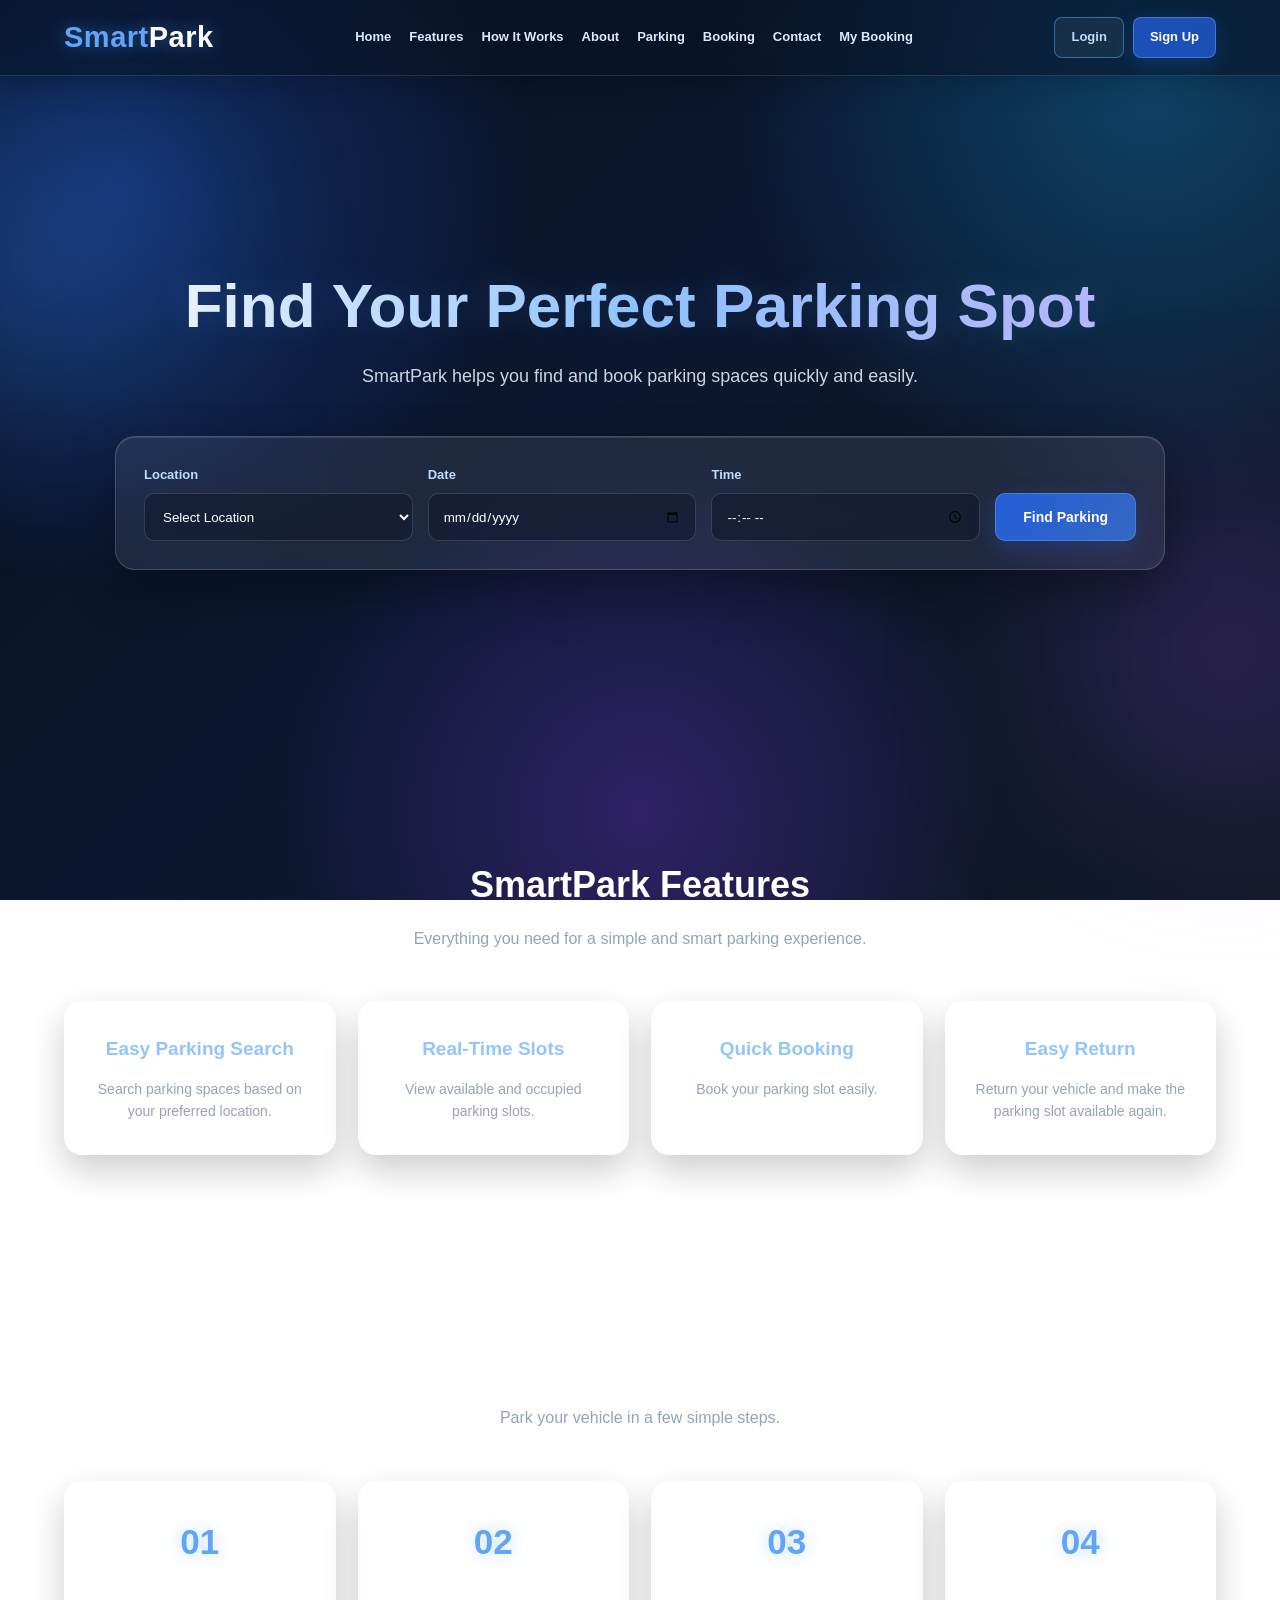
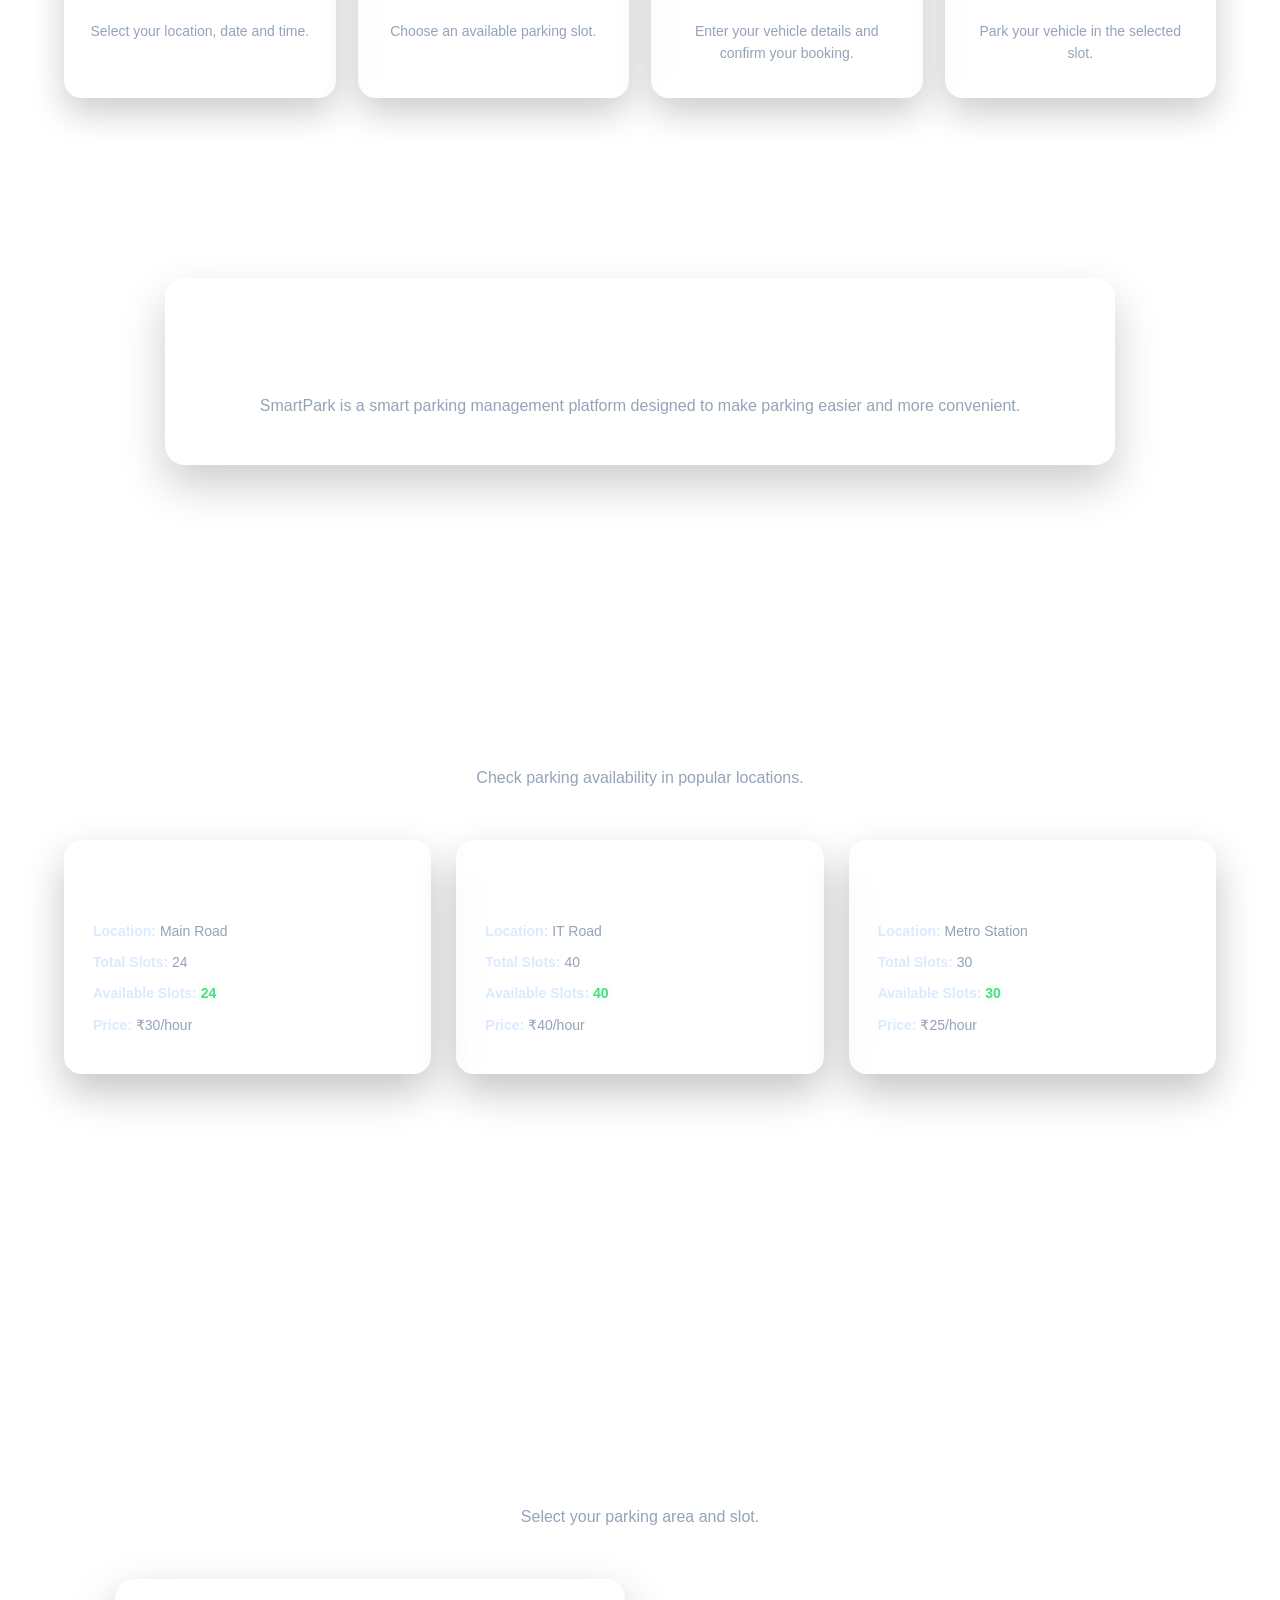
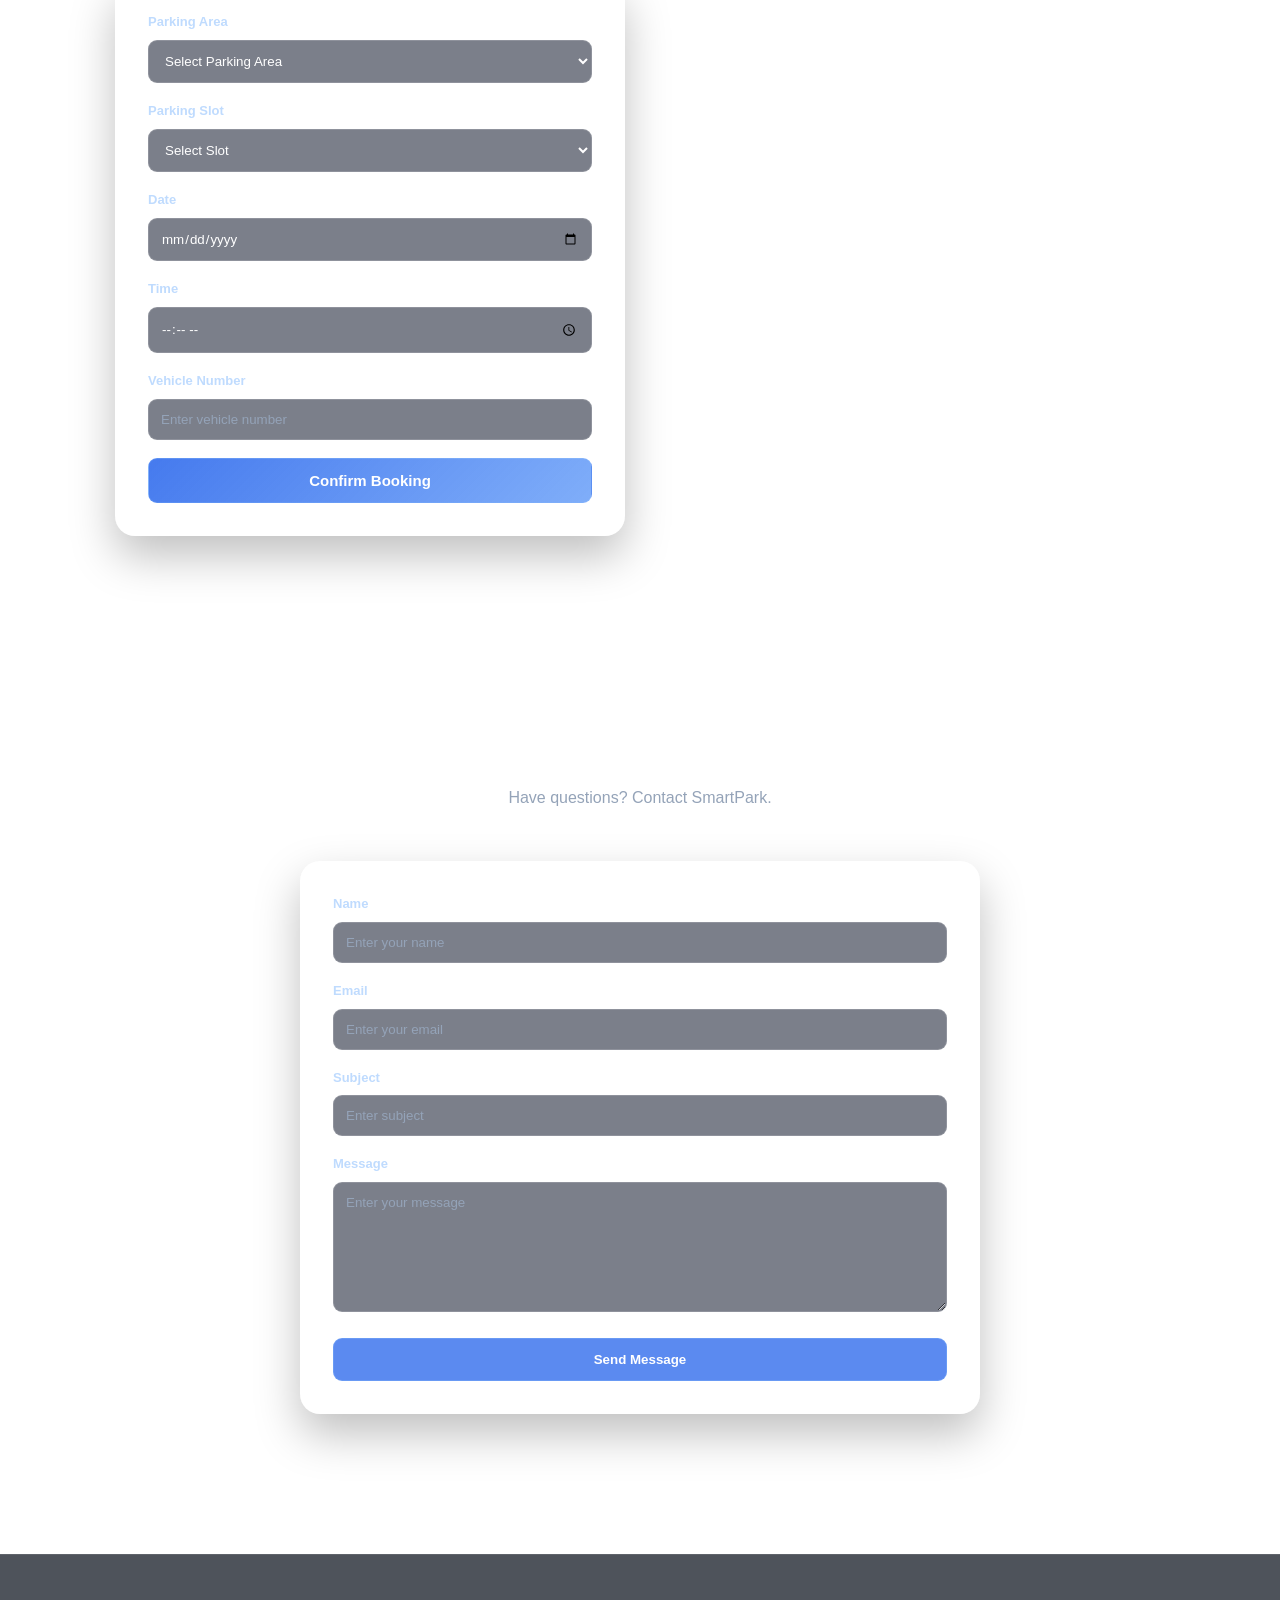
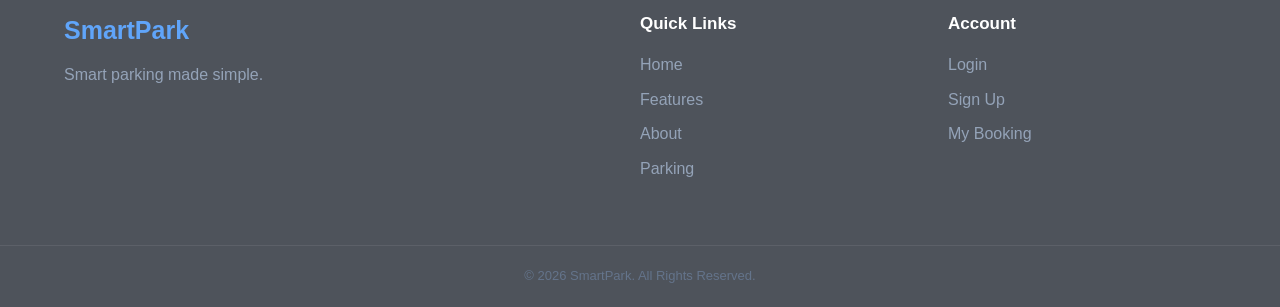
==== commit fea1e8f6: "Update index.html" ====
--- a/index.html
+++ b/index.html
@@ -1,33 +1,67 @@
 <!DOCTYPE html>
 <html lang="en">
+
 <head>
     <meta charset="UTF-8">
     <meta name="viewport" content="width=device-width, initial-scale=1.0">
+
     <title>SmartPark - Smart Parking Solution</title>
+
     <link rel="stylesheet" href="index.css">
 </head>
 
 <body>
 
 <header class="header">
+
     <div class="container nav-container">
 
         <div class="logo">
             <h1>Smart<span>Park</span></h1>
         </div>
 
+
         <nav class="nav-menu">
-            <a href="#Home">Home</a>
-            <a href="#Features">Features</a>
-            <a href="#HowItWorks">How It Works</a>
-            <a href="#About">About</a>
-            <a href="#Parking">Parking</a>
-            <a href="#Booking">Booking</a>
-            <a href="#Contact">Contact</a>
-            <a href="dashboard.html">My Booking</a>
+
+            <a href="#Home">
+                Home
+            </a>
+
+            <a href="#Features">
+                Features
+            </a>
+
+            <a href="#HowItWorks">
+                How It Works
+            </a>
+
+            <a href="#About">
+                About
+            </a>
+
+            <a href="#Parking">
+                Parking
+            </a>
+
+            <a href="#Booking">
+                Booking
+            </a>
+
+            <a href="#Contact">
+                Contact
+            </a>
+
+            <a href="dashboard.html">
+                My Booking
+            </a>
+
         </nav>
 
-        <div class="auth-buttons" id="authButtons">
+
+        <div
+            class="auth-buttons"
+            id="authButtons"
+        >
 
             <a
                 href="login.html"
@@ -37,6 +71,7 @@
                 Login
             </a>
 
+
             <a
                 href="signup.html"
                 class="signup-button"
@@ -44,6 +79,7 @@
             >
                 Sign Up
             </a>
+
 
             <button
                 type="button"
@@ -57,28 +93,40 @@
         </div>
 
     </div>
+
 </header>
 
 
 <main>
 
-<section class="home-section" id="Home">
+
+<section
+    class="home-section"
+    id="Home"
+>
 
     <div class="home-content">
 
-        <h1>Find Your Perfect Parking Spot</h1>
+        <h1>
+            Find Your Perfect Parking Spot
+        </h1>
+
 
         <p>
-            SmartPark helps you find and book parking spaces quickly and easily.
+            SmartPark helps you find and book
+            parking spaces quickly and easily.
         </p>
 
+
         <div class="search-container">
+
 
             <div class="search-field">
 
                 <label for="location">
                     Location
                 </label>
+
 
                 <select id="location">
 
@@ -109,6 +157,7 @@
                     Date
                 </label>
 
+
                 <input
                     type="date"
                     id="date"
@@ -122,6 +171,7 @@
                 <label for="time">
                     Time
                 </label>
+
 
                 <input
                     type="time"
@@ -146,14 +196,21 @@
 </section>
 
 
-<section class="section" id="Features">
+
+<section
+    class="section"
+    id="Features"
+>
 
     <div class="section-heading">
 
-        <h2>SmartPark Features</h2>
+        <h2>
+            SmartPark Features
+        </h2>
 
         <p>
-            Everything you need for a simple and smart parking experience.
+            Everything you need for a simple
+            and smart parking experience.
         </p>
 
     </div>
@@ -161,12 +218,16 @@
 
     <div class="features-container">
 
+
         <div class="feature-card">
 
-            <h3>Easy Parking Search</h3>
-
-            <p>
-                Search parking spaces based on your preferred location.
+            <h3>
+                Easy Parking Search
+            </h3>
+
+            <p>
+                Search parking spaces based
+                on your preferred location.
             </p>
 
         </div>
@@ -174,10 +235,13 @@
 
         <div class="feature-card">
 
-            <h3>Real-Time Slots</h3>
-
-            <p>
-                View available and occupied parking slots.
+            <h3>
+                Real-Time Slots
+            </h3>
+
+            <p>
+                View available and occupied
+                parking slots.
             </p>
 
         </div>
@@ -185,7 +249,9 @@
 
         <div class="feature-card">
 
-            <h3>Quick Booking</h3>
+            <h3>
+                Quick Booking
+            </h3>
 
             <p>
                 Book your parking slot easily.
@@ -196,27 +262,38 @@
 
         <div class="feature-card">
 
-            <h3>Easy Return</h3>
-
-            <p>
-                Return your vehicle and make the parking slot available again.
-            </p>
-
-        </div>
+            <h3>
+                Easy Return
+            </h3>
+
+            <p>
+                Return your vehicle and make
+                the parking slot available again.
+            </p>
+
+        </div>
+
 
     </div>
 
 </section>
 
 
-<section class="section" id="HowItWorks">
+
+<section
+    class="section"
+    id="HowItWorks"
+>
 
     <div class="section-heading">
 
-        <h2>How It Works</h2>
+        <h2>
+            How It Works
+        </h2>
 
         <p>
-            Park your vehicle in a few simple steps.
+            Park your vehicle in a few
+            simple steps.
         </p>
 
     </div>
@@ -224,14 +301,20 @@
 
     <div class="steps-container">
 
+
         <div class="step-card">
 
-            <h3>01</h3>
-
-            <h4>Search</h4>
-
-            <p>
-                Select your location, date and time.
+            <h3>
+                01
+            </h3>
+
+            <h4>
+                Search
+            </h4>
+
+            <p>
+                Select your location,
+                date and time.
             </p>
 
         </div>
@@ -239,12 +322,17 @@
 
         <div class="step-card">
 
-            <h3>02</h3>
-
-            <h4>Select Slot</h4>
-
-            <p>
-                Choose an available parking slot.
+            <h3>
+                02
+            </h3>
+
+            <h4>
+                Select Slot
+            </h4>
+
+            <p>
+                Choose an available
+                parking slot.
             </p>
 
         </div>
@@ -252,12 +340,17 @@
 
         <div class="step-card">
 
-            <h3>03</h3>
-
-            <h4>Book</h4>
-
-            <p>
-                Enter your vehicle details and confirm your booking.
+            <h3>
+                03
+            </h3>
+
+            <h4>
+                Book
+            </h4>
+
+            <p>
+                Enter your vehicle details
+                and confirm your booking.
             </p>
 
         </div>
@@ -265,30 +358,44 @@
 
         <div class="step-card">
 
-            <h3>04</h3>
-
-            <h4>Park</h4>
-
-            <p>
-                Park your vehicle in the selected slot.
-            </p>
-
-        </div>
+            <h3>
+                04
+            </h3>
+
+            <h4>
+                Park
+            </h4>
+
+            <p>
+                Park your vehicle in
+                the selected slot.
+            </p>
+
+        </div>
+
 
     </div>
 
 </section>
 
 
-<section class="section about-section" id="About">
+
+<section
+    class="section about-section"
+    id="About"
+>
 
     <div class="section-heading">
 
-        <h2>About SmartPark</h2>
+        <h2>
+            About SmartPark
+        </h2>
 
         <p>
-            SmartPark is a smart parking management platform designed
-            to make parking easier and more convenient.
+            SmartPark is a smart parking
+            management platform designed
+            to make parking easier and
+            more convenient.
         </p>
 
     </div>
@@ -296,20 +403,31 @@
 </section>
 
 
-<section class="section" id="Parking">
+
+<section
+    class="section"
+    id="Parking"
+>
 
     <div class="section-heading">
 
-        <h2>Popular Parking Areas</h2>
+        <h2>
+            Popular Parking Areas
+        </h2>
 
         <p>
-            Check parking availability in popular locations.
+            Check parking availability
+            in popular locations.
         </p>
 
     </div>
 
 
-    <div id="parkingResults" class="parking-results">
+    <div
+        id="parkingResults"
+        class="parking-results"
+    >
+
 
         <div class="parking-card">
 
@@ -318,17 +436,26 @@
             </h3>
 
             <p>
-                <strong>Location:</strong>
+                <strong>
+                    Location:
+                </strong>
+
                 Main Road
             </p>
 
             <p>
-                <strong>Total Slots:</strong>
+                <strong>
+                    Total Slots:
+                </strong>
+
                 24
             </p>
 
             <p>
-                <strong>Available Slots:</strong>
+                <strong>
+                    Available Slots:
+                </strong>
+
                 <span
                     class="available-slots"
                     data-parking="City Center Parking"
@@ -338,13 +465,17 @@
             </p>
 
             <p>
-                <strong>Price:</strong>
+                <strong>
+                    Price:
+                </strong>
+
                 ₹30/hour
             </p>
 
         </div>
 
 
+
         <div class="parking-card">
 
             <h3>
@@ -352,17 +483,26 @@
             </h3>
 
             <p>
-                <strong>Location:</strong>
+                <strong>
+                    Location:
+                </strong>
+
                 IT Road
             </p>
 
             <p>
-                <strong>Total Slots:</strong>
+                <strong>
+                    Total Slots:
+                </strong>
+
                 40
             </p>
 
             <p>
-                <strong>Available Slots:</strong>
+                <strong>
+                    Available Slots:
+                </strong>
+
                 <span
                     class="available-slots"
                     data-parking="Tech Park Parking"
@@ -372,13 +512,17 @@
             </p>
 
             <p>
-                <strong>Price:</strong>
+                <strong>
+                    Price:
+                </strong>
+
                 ₹40/hour
             </p>
 
         </div>
 
 
+
         <div class="parking-card">
 
             <h3>
@@ -386,17 +530,26 @@
             </h3>
 
             <p>
-                <strong>Location:</strong>
+                <strong>
+                    Location:
+                </strong>
+
                 Metro Station
             </p>
 
             <p>
-                <strong>Total Slots:</strong>
+                <strong>
+                    Total Slots:
+                </strong>
+
                 30
             </p>
 
             <p>
-                <strong>Available Slots:</strong>
+                <strong>
+                    Available Slots:
+                </strong>
+
                 <span
                     class="available-slots"
                     data-parking="Metro Parking"
@@ -406,22 +559,28 @@
             </p>
 
             <p>
-                <strong>Price:</strong>
+                <strong>
+                    Price:
+                </strong>
+
                 ₹25/hour
             </p>
 
         </div>
 
+
     </div>
 
 </section>
 
 
+
 <section class="section">
 
     <div id="slotsSection"></div>
 
 </section>
+
 
 
 <section
@@ -436,7 +595,8 @@
         </h2>
 
         <p>
-            Select your parking area and slot.
+            Select your parking area
+            and slot.
         </p>
 
     </div>
@@ -444,13 +604,16 @@
 
     <div class="booking-container">
 
+
         <div class="booking-form">
+
 
             <div class="form-group">
 
                 <label for="bookingParking">
                     Parking Area
                 </label>
+
 
                 <select id="bookingParking">
 
@@ -463,11 +626,13 @@
             </div>
 
 
+
             <div class="form-group">
 
                 <label for="bookingSlot">
                     Parking Slot
                 </label>
+
 
                 <select id="bookingSlot">
 
@@ -480,11 +645,13 @@
             </div>
 
 
+
             <div class="form-group">
 
                 <label for="bookingDate">
                     Date
                 </label>
+
 
                 <input
                     type="date"
@@ -494,11 +661,13 @@
             </div>
 
 
+
             <div class="form-group">
 
                 <label for="bookingTime">
                     Time
                 </label>
+
 
                 <input
                     type="time"
@@ -508,11 +677,13 @@
             </div>
 
 
+
             <div class="form-group">
 
                 <label for="vehicleNumber">
                     Vehicle Number
                 </label>
+
 
                 <input
                     type="text"
@@ -521,6 +692,7 @@
                 >
 
             </div>
+
 
 
             <button
@@ -530,14 +702,17 @@
                 Confirm Booking
             </button>
 
+
         </div>
 
 
         <div id="bookingConfirmation"></div>
 
+
     </div>
 
 </section>
+
 
 
 <section
@@ -552,7 +727,8 @@
         </h2>
 
         <p>
-            Have questions? Contact SmartPark.
+            Have questions?
+            Contact SmartPark.
         </p>
 
     </div>
@@ -560,13 +736,16 @@
 
     <div class="contact-container">
 
+
         <div class="contact-form">
+
 
             <div class="form-group">
 
                 <label for="contactName">
                     Name
                 </label>
+
 
                 <input
                     type="text"
@@ -577,11 +756,13 @@
             </div>
 
 
+
             <div class="form-group">
 
                 <label for="contactEmail">
                     Email
                 </label>
+
 
                 <input
                     type="email"
@@ -592,11 +773,13 @@
             </div>
 
 
+
             <div class="form-group">
 
                 <label for="contactSubject">
                     Subject
                 </label>
+
 
                 <input
                     type="text"
@@ -607,11 +790,13 @@
             </div>
 
 
+
             <div class="form-group">
 
                 <label for="contactMessage">
                     Message
                 </label>
+
 
                 <textarea
                     id="contactMessage"
@@ -619,6 +804,7 @@
                 ></textarea>
 
             </div>
+
 
 
             <button
@@ -628,18 +814,23 @@
                 Send Message
             </button>
 
+
         </div>
 
     </div>
 
 </section>
 
+
 </main>
 
 
+
 <footer class="footer">
 
+
     <div class="footer-container">
+
 
         <div class="footer-section">
 
@@ -654,24 +845,29 @@
         </div>
 
 
+
         <div class="footer-section">
 
             <h3>
                 Quick Links
             </h3>
+
 
             <a href="#Home">
                 Home
             </a>
 
+
             <a href="#Features">
                 Features
             </a>
 
+
             <a href="#About">
                 About
             </a>
 
+
             <a href="#Parking">
                 Parking
             </a>
@@ -679,27 +875,33 @@
         </div>
 
 
+
         <div class="footer-section">
 
             <h3>
                 Account
             </h3>
+
 
             <a href="login.html">
                 Login
             </a>
 
+
             <a href="signup.html">
                 Sign Up
             </a>
 
+
             <a href="dashboard.html">
                 My Booking
             </a>
 
         </div>
 
-    </div>
+
+    </div>
+
 
 
     <div class="footer-bottom">
@@ -710,10 +912,13 @@
 
     </div>
 
+
 </footer>
 
 
+
 <script src="index.js"></script>
 
 </body>
-</html>+
+</html>
